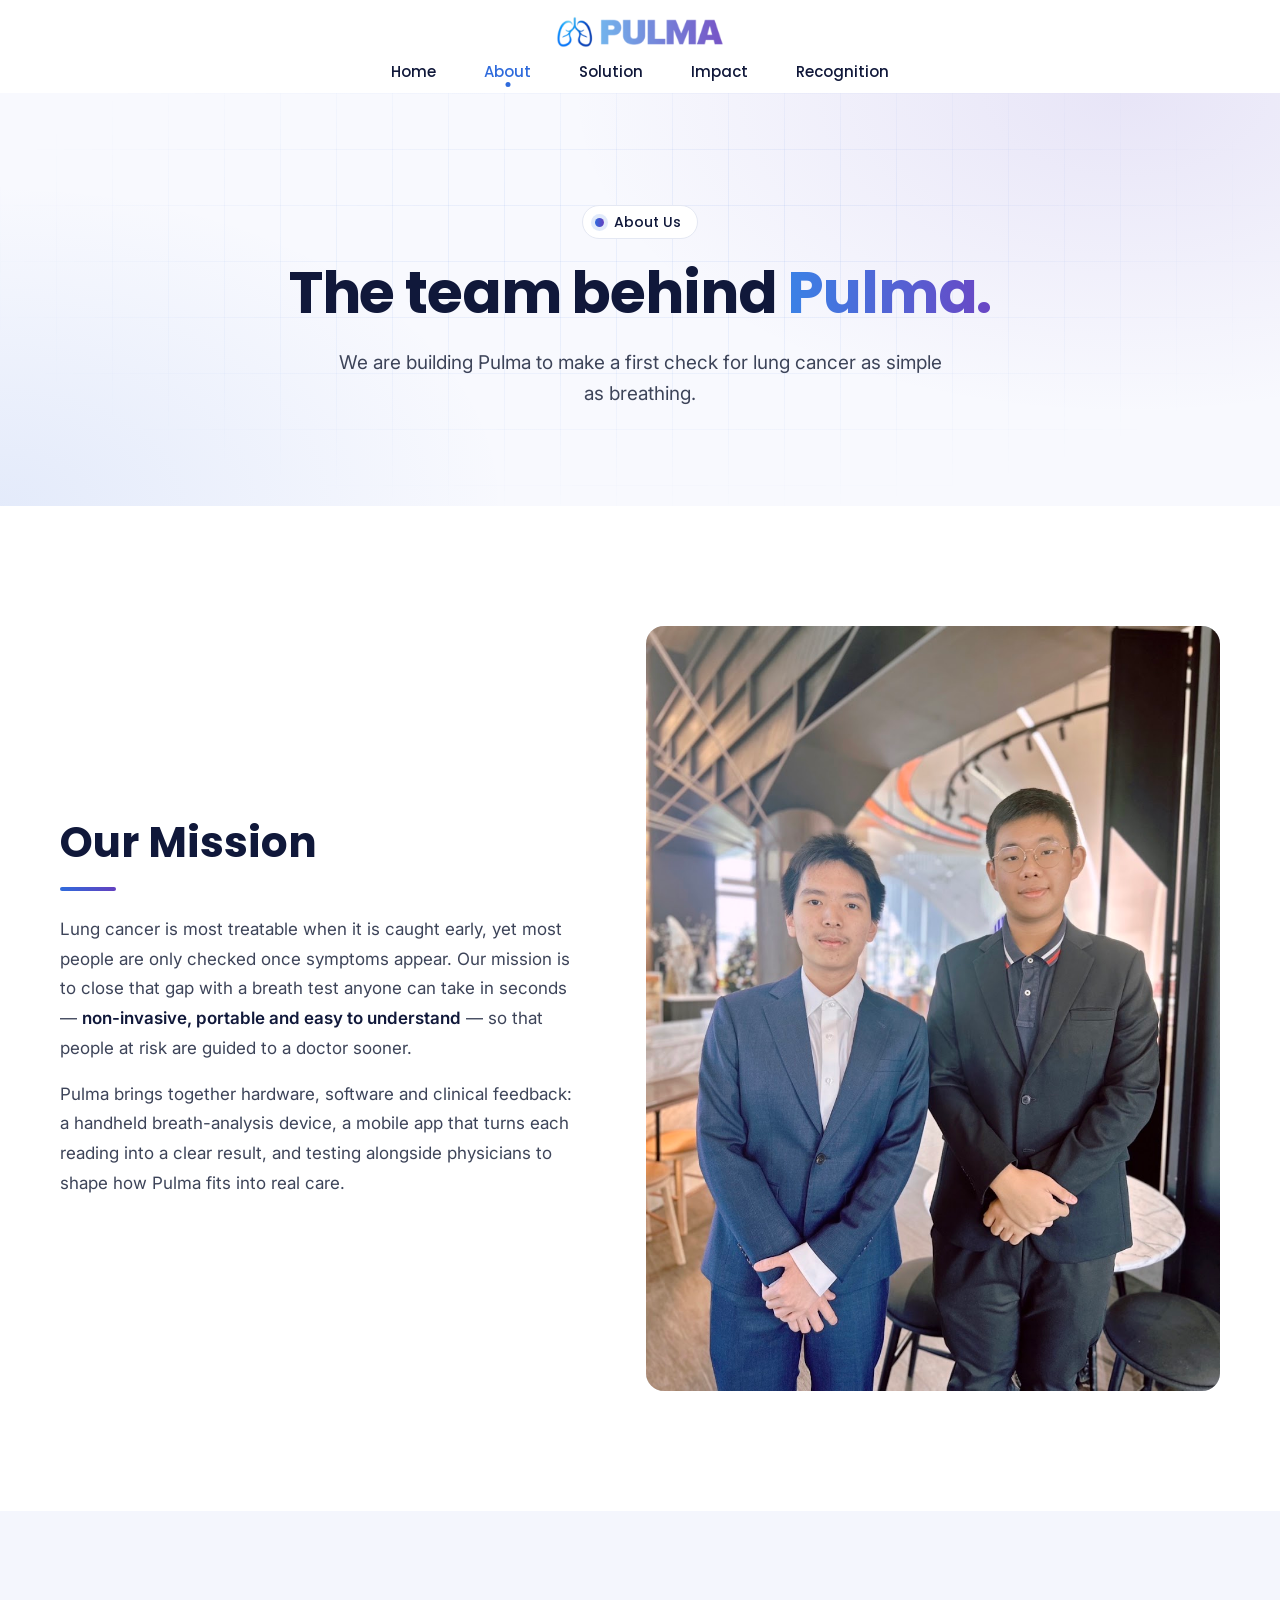
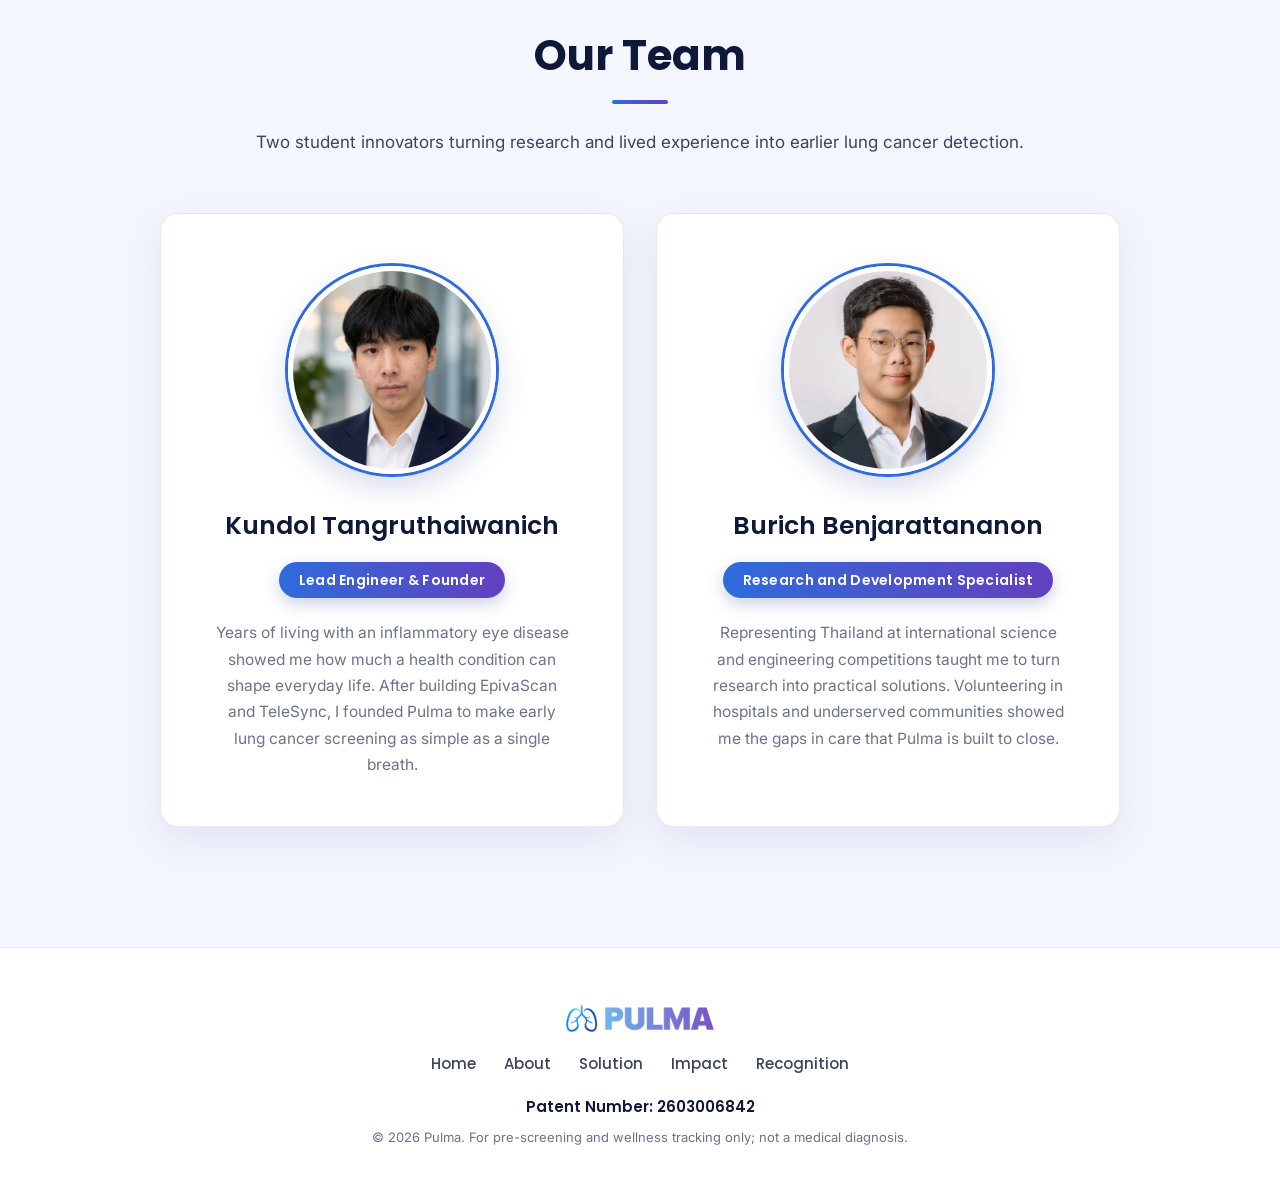
==== about.html @ 9daf2d28 "Update About page with team photo, founder profiles and bios Co-Authored-By: Claude Sonnet 5.5 <nore" ====
<!doctype html>
<html lang="en">
<head>
  <meta charset="utf-8">
  <meta name="viewport" content="width=device-width, initial-scale=1">
  <title>About – Pulma</title>
  <meta name="description" content="The mission and team behind Pulma, a breath-based lung cancer pre-screening device.">
  <link rel="icon" type="image/png" href="images/favicon.png">
  <link rel="preconnect" href="https://fonts.googleapis.com">
  <link rel="preconnect" href="https://fonts.gstatic.com" crossorigin>
  <link href="https://fonts.googleapis.com/css2?family=Inter:wght@400;500;600&family=Poppins:wght@500;600;700&display=swap" rel="stylesheet">
  <link rel="stylesheet" href="styles.css">
  <script>document.documentElement.classList.add('js');</script>
</head>
<body>

  <svg width="0" height="0" style="position:absolute" aria-hidden="true">
    <symbol id="i-user" viewBox="0 0 24 24"><circle cx="12" cy="8" r="4"/><path d="M20 21a8 8 0 0 0-16 0"/></symbol>
  </svg>

  <header class="site-header">
    <a class="brand" href="index.html" aria-label="Pulma home">
      <img src="images/pulma-logo.png" alt="PULMA" width="900" height="172">
    </a>
    <nav class="nav" aria-label="Main">
      <a href="index.html">Home</a>
      <a href="about.html" aria-current="page">About</a>
      <a href="solution.html">Solution</a>
      <a href="impact.html">Impact</a>
      <a href="recognition.html">Recognition</a>
    </nav>
  </header>

  <main>

    <section class="page-hero grid-bg">
      <p class="kicker">About Us</p>
      <h1>The team behind <span class="grad-text">Pulma.</span></h1>
      <p>We are building Pulma to make a first check for lung cancer as simple as breathing.</p>
    </section>

    <section class="section">
      <div class="split">
        <div class="split-copy reveal">
          <h2>Our Mission</h2>
          <p>
            Lung cancer is most treatable when it is caught early, yet most people are only checked once symptoms
            appear. Our mission is to close that gap with a breath test anyone can take in seconds &mdash;
            <strong>non-invasive, portable and easy to understand</strong> &mdash; so that people at risk are
            guided to a doctor sooner.
          </p>
          <p>
            Pulma brings together hardware, software and clinical feedback: a handheld breath-analysis device, a
            mobile app that turns each reading into a clear result, and testing alongside physicians to shape how
            Pulma fits into real care.
          </p>
        </div>
        <figure class="photo reveal" style="aspect-ratio: 3 / 4">
          <img src="images/team-photo.jpg" alt="Kundol Tangruthaiwanich and Burich Benjarattananon, the team behind Pulma" width="978" height="1304" style="object-position: 50% 30%">
        </figure>
      </div>
    </section>

    <section class="section section--tint">
      <div class="section-head reveal">
        <h2>Our Team</h2>
        <p>Two student innovators turning research and lived experience into earlier lung cancer detection.</p>
      </div>
      <div class="cards cards--2 reveal">
        <div class="member">
          <img src="images/team-kundol.jpg" alt="Kundol Tangruthaiwanich" width="400" height="400">
          <h3>Kundol Tangruthaiwanich</h3>
          <p class="role">Lead Engineer &amp; Founder</p>
          <p class="bio">
            Years of living with an inflammatory eye disease showed me how much a health condition can shape everyday
            life. After building EpivaScan and TeleSync, I founded Pulma to make early lung cancer screening as simple
            as a single breath.
          </p>
        </div>
        <div class="member">
          <img src="images/team-burich.webp" alt="Burich Benjarattananon" width="400" height="400">
          <h3>Burich Benjarattananon</h3>
          <p class="role">Research and Development Specialist</p>
          <p class="bio">
            Representing Thailand at international science and engineering competitions taught me to turn research into
            practical solutions. Volunteering in hospitals and underserved communities showed me the gaps in care that
            Pulma is built to close.
          </p>
        </div>
      </div>
    </section>

  </main>

  <footer class="site-footer">
    <img src="images/pulma-logo.png" alt="PULMA" width="900" height="172" loading="lazy">
    <nav class="footer-nav" aria-label="Footer">
      <a href="index.html">Home</a>
      <a href="about.html">About</a>
      <a href="solution.html">Solution</a>
      <a href="impact.html">Impact</a>
      <a href="recognition.html">Recognition</a>
    </nav>
    <p>Patent Number: 2603006842</p>
    <p class="fineprint">&copy; 2026 Pulma. For pre-screening and wellness tracking only; not a medical diagnosis.</p>
  </footer>

  <script src="script.js"></script>
</body>
</html>
---- styles.css ----
:root {
  --ink: #10183a;
  --text: #3d4459;
  --muted: #6c7389;
  --blue: #2f6bdc;
  --violet: #6340bf;
  --grad: linear-gradient(90deg, var(--blue), var(--violet));
  --grad-text: linear-gradient(90deg, #3a82e6, #6a46c4);
  --tint: #f4f6fd;
  --line: #e4e8f3;
  --render: #c6c6c6;
  --radius: 18px;
  --shadow: 0 18px 44px rgba(16, 24, 58, 0.10);
  --header-h: 104px;
  --wrap: 1160px;
}

*,
*::before,
*::after { box-sizing: border-box; }

html {
  scroll-behavior: smooth;
  scroll-padding-top: var(--header-h);
  -webkit-text-size-adjust: 100%;
}

body {
  margin: 0;
  background: #fff;
  color: var(--text);
  font: 400 17px/1.75 "Inter", system-ui, -apple-system, "Segoe UI", sans-serif;
  -webkit-font-smoothing: antialiased;
}

img { display: block; max-width: 100%; height: auto; }

h1, h2, h3 { margin: 0; color: var(--ink); font-family: "Poppins", sans-serif; }

a { color: inherit; }

svg.icon {
  width: 22px;
  height: 22px;
  flex: none;
  fill: none;
  stroke: currentColor;
  stroke-width: 2;
  stroke-linecap: round;
  stroke-linejoin: round;
}

:focus-visible { outline: 3px solid var(--blue); outline-offset: 3px; border-radius: 6px; }

.grad-text {
  background: var(--grad-text);
  -webkit-background-clip: text;
  background-clip: text;
  color: transparent;
}

/* Header ---------------------------------------------------------------- */

.site-header {
  position: sticky;
  top: 0;
  z-index: 10;
  display: flex;
  flex-direction: column;
  align-items: center;
  gap: 10px;
  padding: 16px 16px 0;
  background: rgba(255, 255, 255, 0.92);
  backdrop-filter: saturate(160%) blur(12px);
  -webkit-backdrop-filter: saturate(160%) blur(12px);
  transition: box-shadow 0.25s ease;
}

.site-header.is-scrolled { box-shadow: 0 6px 24px rgba(16, 24, 58, 0.08); }

.brand img { width: 168px; }

.nav {
  display: flex;
  gap: clamp(18px, 4.5vw, 48px);
  max-width: 100%;
  overflow-x: auto;
  scrollbar-width: none;
}

.nav::-webkit-scrollbar { display: none; }

.nav a {
  position: relative;
  flex: none;
  padding: 6px 0 14px;
  font: 500 15px/1 "Poppins", sans-serif;
  color: var(--ink);
  text-decoration: none;
  transition: color 0.2s ease;
}

.nav a::after {
  content: "";
  position: absolute;
  left: 50%;
  bottom: 6px;
  width: 5px;
  height: 5px;
  border-radius: 50%;
  background: var(--blue);
  transform: translateX(-50%) scale(0);
  transition: transform 0.2s ease;
}

.nav a:hover,
.nav a[aria-current="page"] { color: var(--blue); }

.nav a[aria-current="page"]::after { transform: translateX(-50%) scale(1); }

/* Shared bits ------------------------------------------------------------ */

.kicker {
  display: inline-flex;
  align-items: center;
  gap: 10px;
  margin: 0 0 22px;
  padding: 7px 16px 7px 12px;
  border: 1px solid var(--line);
  border-radius: 999px;
  background: #fff;
  font: 500 14px/1.3 "Poppins", sans-serif;
  color: var(--ink);
}

.kicker::before {
  content: "";
  width: 9px;
  height: 9px;
  border-radius: 50%;
  background: var(--grad);
  box-shadow: 0 0 0 4px rgba(47, 107, 220, 0.14);
}

.btn {
  display: inline-flex;
  align-items: center;
  gap: 10px;
  padding: 14px 26px;
  border-radius: 999px;
  font: 600 15px/1.2 "Poppins", sans-serif;
  text-decoration: none;
  transition: transform 0.2s ease, box-shadow 0.2s ease;
}

.btn:hover { transform: translateY(-2px); }

.btn--primary { background: var(--grad); color: #fff; box-shadow: 0 10px 26px rgba(76, 70, 205, 0.30); }

.btn--ghost { background: #fff; color: var(--ink); border: 1px solid var(--line); }

.btn .icon { width: 18px; height: 18px; }

.learn-more {
  display: inline-flex;
  align-items: center;
  gap: 8px;
  margin-top: 22px;
  font: 600 17px/1.2 "Poppins", sans-serif;
  color: var(--blue);
  text-decoration: none;
  transition: gap 0.2s ease;
}

.learn-more:hover { gap: 14px; }

/* Faint blueprint grid used behind hero areas */
.grid-bg {
  position: relative;
  overflow: hidden;
  background:
    radial-gradient(900px 520px at 88% 0%, rgba(99, 64, 191, 0.11), transparent 62%),
    radial-gradient(820px 520px at 0% 100%, rgba(47, 107, 220, 0.10), transparent 62%),
    #f8f9fe;
}

.grid-bg::before {
  content: "";
  position: absolute;
  inset: 0;
  background-image:
    linear-gradient(rgba(47, 107, 220, 0.07) 1px, transparent 1px),
    linear-gradient(90deg, rgba(47, 107, 220, 0.07) 1px, transparent 1px);
  background-size: 56px 56px;
  -webkit-mask-image: radial-gradient(ellipse at 50% 40%, #000 25%, transparent 75%);
  mask-image: radial-gradient(ellipse at 50% 40%, #000 25%, transparent 75%);
  pointer-events: none;
}

/* Home hero -------------------------------------------------------------- */

.hero-inner {
  position: relative;
  display: grid;
  grid-template-columns: 1.05fr 1fr;
  gap: clamp(32px, 5vw, 72px);
  align-items: center;
  max-width: var(--wrap);
  margin: 0 auto;
  padding: clamp(48px, 7vw, 96px) 16px clamp(64px, 8vw, 112px);
}

.hero h1 {
  font-size: clamp(40px, 5.4vw, 66px);
  font-weight: 700;
  line-height: 1.06;
  letter-spacing: -0.02em;
}

.hero .lede {
  max-width: 540px;
  margin: 24px 0 0;
  font-size: clamp(17px, 1.8vw, 19px);
  line-height: 1.65;
  text-wrap: pretty;
}

.hero-actions { display: flex; flex-wrap: wrap; gap: 12px; margin-top: 32px; }

.patent-badge {
  display: inline-flex;
  align-items: center;
  gap: 14px;
  margin-top: 32px;
  padding: 12px 22px 12px 12px;
  border: 1px solid var(--line);
  border-radius: 16px;
  background: #fff;
  box-shadow: 0 8px 24px rgba(16, 24, 58, 0.06);
}

.patent-badge .badge-icon {
  display: grid;
  place-items: center;
  width: 44px;
  height: 44px;
  border-radius: 12px;
  background: var(--grad);
  color: #fff;
}

.patent-badge span {
  display: block;
  font: 600 12px/1.3 "Inter", sans-serif;
  letter-spacing: 0.08em;
  text-transform: uppercase;
  color: var(--muted);
}

.patent-badge strong {
  display: block;
  font: 700 21px/1.25 "Poppins", sans-serif;
  letter-spacing: 0.02em;
  color: var(--ink);
}

.hero-visual { position: relative; padding-bottom: 28px; }

.hero-card {
  width: 74%;
  margin: 0 0 0 auto;
  overflow: hidden;
  border-radius: 28px;
  background: var(--render);
  box-shadow: 0 30px 60px rgba(16, 24, 58, 0.16);
}

.hero-phone {
  position: absolute;
  left: 0;
  bottom: 0;
  width: 35%;
  filter: drop-shadow(0 24px 34px rgba(16, 24, 58, 0.24));
}

.hero-chip {
  position: absolute;
  display: flex;
  align-items: center;
  gap: 10px;
  padding: 9px 16px 9px 9px;
  border-radius: 14px;
  background: #fff;
  box-shadow: 0 12px 30px rgba(16, 24, 58, 0.14);
  font: 500 14px/1.3 "Inter", sans-serif;
  color: var(--text);
  white-space: nowrap;
  animation: float 6s ease-in-out infinite;
}

.hero-chip strong { color: var(--ink); font-weight: 600; }

.hero-chip .chip-icon {
  display: grid;
  place-items: center;
  width: 34px;
  height: 34px;
  border-radius: 10px;
  background: var(--tint);
  color: var(--blue);
}

.hero-chip .icon { width: 18px; height: 18px; }

.hero-chip--scan { top: 9%; left: 4%; }

.hero-chip--bt { right: -1%; bottom: 20%; animation-delay: -3s; }

@keyframes float {
  0%, 100% { transform: translateY(0); }
  50% { transform: translateY(-8px); }
}

/* Quick facts strip under the hero */
.facts {
  display: grid;
  grid-template-columns: repeat(4, 1fr);
  max-width: var(--wrap);
  margin: 0 auto;
  padding: 0 16px;
}

.facts-band { border-bottom: 1px solid var(--line); }

.fact { padding: 30px 24px; border-left: 1px solid var(--line); }

.fact:first-child { border-left: 0; }

.fact strong {
  display: block;
  font: 700 clamp(22px, 2.4vw, 28px)/1.2 "Poppins", sans-serif;
}

.fact span { display: block; margin-top: 4px; font-size: 15px; line-height: 1.5; color: var(--muted); }

/* Sub-page hero ---------------------------------------------------------- */

.page-hero {
  padding: clamp(64px, 9vw, 112px) 16px clamp(56px, 8vw, 96px);
  text-align: center;
}

.page-hero > * { position: relative; }

.page-hero h1 {
  max-width: 820px;
  margin: 0 auto;
  font-size: clamp(36px, 5vw, 58px);
  font-weight: 700;
  line-height: 1.1;
  letter-spacing: -0.02em;
}

.page-hero p:not(.kicker) {
  max-width: 680px;
  margin: 22px auto 0;
  font-size: clamp(17px, 1.9vw, 19px);
  line-height: 1.65;
  text-wrap: pretty;
}

/* Sections --------------------------------------------------------------- */

.section { padding: clamp(72px, 10vw, 120px) 16px; }

.section--tint { background: var(--tint); }

.section--tight { padding-top: 0; }

.wrap { max-width: var(--wrap); margin: 0 auto; }

.section-head {
  max-width: 780px;
  margin: 0 auto clamp(36px, 5vw, 56px);
  text-align: center;
}

.section-head h2,
.split-copy h2 { font-size: clamp(30px, 4.2vw, 42px); font-weight: 700; line-height: 1.2; }

.section-head h2::after,
.split-copy h2::after {
  content: "";
  display: block;
  width: 56px;
  height: 4px;
  margin: 18px auto 24px;
  border-radius: 4px;
  background: var(--grad);
}

.split-copy h2::after { margin-left: 0; }

.section-head p,
.split-copy p { margin: 0; text-wrap: pretty; }

.section-head p + p,
.split-copy p + p { margin-top: 16px; }

.section-head strong,
.split-copy strong { color: var(--ink); font-weight: 600; }

.split {
  display: grid;
  grid-template-columns: 1fr 1.1fr;
  gap: clamp(32px, 5vw, 72px);
  align-items: center;
  max-width: var(--wrap);
  margin: 0 auto;
}

/* Photos ----------------------------------------------------------------- */

.photo {
  position: relative;
  margin: 0;
  overflow: hidden;
  border-radius: var(--radius);
  background: var(--line);
}

.photo img { width: 100%; height: 100%; object-fit: cover; }

.photo--render { background: var(--render); }

.photo-pair {
  display: grid;
  grid-template-columns: 1fr 1fr;
  gap: 20px;
  max-width: var(--wrap);
  margin: 0 auto;
}

.photo-pair .photo { aspect-ratio: 4 / 3; }

/* Two app screens side by side inside a photo card */
.photo--app {
  display: flex;
  align-items: center;
  justify-content: center;
  gap: 6%;
  background: linear-gradient(135deg, #e9f0fd, #efe9fb);
}

.photo--app img { width: 30%; height: auto; filter: drop-shadow(0 16px 24px rgba(16, 24, 58, 0.18)); }

.photo--app img:last-child { transform: translateY(8%); }

.thumbs {
  display: grid;
  grid-template-columns: repeat(4, 1fr);
  gap: 16px;
  max-width: var(--wrap);
  margin: clamp(28px, 4vw, 44px) auto 0;
}

.thumbs .photo { aspect-ratio: 4 / 3; border-radius: 14px; }

/* Patent card ------------------------------------------------------------ */

.patent-card {
  display: flex;
  flex-direction: column;
  justify-content: center;
  gap: 6px;
  padding: clamp(28px, 4vw, 48px);
  border-radius: var(--radius);
  background:
    radial-gradient(400px 260px at 100% 0%, rgba(255, 255, 255, 0.18), transparent 60%),
    var(--grad);
  color: #fff;
}

.patent-card .badge-icon {
  display: grid;
  place-items: center;
  width: 56px;
  height: 56px;
  margin-bottom: 14px;
  border-radius: 16px;
  background: rgba(255, 255, 255, 0.18);
}

.patent-card .badge-icon .icon { width: 28px; height: 28px; }

.patent-card span {
  font: 600 13px/1.3 "Inter", sans-serif;
  letter-spacing: 0.1em;
  text-transform: uppercase;
  opacity: 0.85;
}

.patent-card strong {
  font: 700 clamp(32px, 4.4vw, 50px)/1.15 "Poppins", sans-serif;
  letter-spacing: 0.02em;
}

.patent-card p { margin: 10px 0 0; font-size: 16px; line-height: 1.6; opacity: 0.92; }

/* Feature list (Solution) ------------------------------------------------ */

.features { display: grid; gap: 18px; margin: 28px 0 0; padding: 0; list-style: none; }

.features li { display: flex; gap: 14px; line-height: 1.6; }

.features .feature-icon {
  display: grid;
  place-items: center;
  width: 42px;
  height: 42px;
  border-radius: 12px;
  background: var(--tint);
  color: var(--blue);
  flex: none;
}

.features strong { display: block; color: var(--ink); font-weight: 600; }

.features span { font-size: 15.5px; }

/* Cards: steps, stats, benefits ------------------------------------------ */

.cards {
  display: grid;
  grid-template-columns: repeat(4, 1fr);
  gap: 20px;
  max-width: var(--wrap);
  margin: 0 auto;
}

.cards--2 { grid-template-columns: repeat(2, 1fr); gap: 32px; max-width: 960px; }

.cards--3 { grid-template-columns: repeat(3, 1fr); }

.card {
  padding: 28px 26px 30px;
  border: 1px solid var(--line);
  border-radius: var(--radius);
  background: #fff;
}

.card h3 { margin: 18px 0 8px; font-size: 19px; font-weight: 600; line-height: 1.3; }

.card p { margin: 0; font-size: 15.5px; line-height: 1.65; }

.card-icon {
  display: grid;
  place-items: center;
  width: 48px;
  height: 48px;
  border-radius: 14px;
  background: var(--tint);
  color: var(--blue);
}

.section--tint .card-icon { background: #e9eefb; }

.step-num {
  display: grid;
  place-items: center;
  width: 48px;
  height: 48px;
  border-radius: 50%;
  background: var(--grad);
  font: 600 18px/1 "Poppins", sans-serif;
  color: #fff;
}

.stat { text-align: center; }

.stat strong {
  display: block;
  font: 700 clamp(38px, 4.6vw, 52px)/1.1 "Poppins", sans-serif;
  letter-spacing: -0.01em;
}

.stat p { margin-top: 12px; }

.sources {
  max-width: 780px;
  margin: 24px auto 0;
  font-size: 13.5px;
  line-height: 1.6;
  text-align: center;
  color: var(--muted);
}

.sources a { color: var(--muted); }

/* App screens with captions */
.screens {
  display: grid;
  grid-template-columns: repeat(4, 1fr);
  gap: clamp(16px, 3vw, 40px);
  max-width: 1080px;
  margin: 0 auto;
}

.screens figure { margin: 0; text-align: center; }

.screens img { filter: drop-shadow(0 22px 36px rgba(16, 24, 58, 0.18)); }

.screens figcaption { margin-top: 18px; font-size: 15px; line-height: 1.55; }

.screens figcaption strong { display: block; margin-bottom: 4px; font: 600 17px/1.3 "Poppins", sans-serif; color: var(--ink); }

.note {
  display: flex;
  gap: 14px;
  max-width: 780px;
  margin: clamp(40px, 5vw, 56px) auto 0;
  padding: 18px 22px;
  border: 1px solid var(--line);
  border-left: 4px solid var(--blue);
  border-radius: 12px;
  background: #fff;
  font-size: 15.5px;
  line-height: 1.6;
}

.note .icon { margin-top: 2px; color: var(--blue); }

/* Placeholders for content still to come (About, Recognition) */
.placeholder {
  display: flex;
  flex-direction: column;
  align-items: center;
  justify-content: center;
  padding: 36px 24px;
  border: 2px dashed #cfd6ea;
  border-radius: var(--radius);
  background: #fbfcff;
  text-align: center;
  color: var(--muted);
}

.placeholder h3 { margin: 16px 0 4px; font-size: 18px; font-weight: 600; color: var(--ink); }

.placeholder p { margin: 0; font-size: 15px; line-height: 1.6; }

.placeholder .avatar {
  display: grid;
  place-items: center;
  width: 112px;
  height: 112px;
  border-radius: 50%;
  background: var(--tint);
  color: #9aa6c8;
}

.placeholder .avatar .icon { width: 44px; height: 44px; stroke-width: 1.5; }

.placeholder .card-icon { color: #9aa6c8; }

.year { font: 600 13px/1 "Poppins", sans-serif; letter-spacing: 0.08em; color: var(--blue); }

/* Team member card (replaces an About placeholder) */
.member {
  display: flex;
  flex-direction: column;
  align-items: center;
  padding: 52px 40px 48px;
  border: 1px solid var(--line);
  border-radius: var(--radius);
  background: #fff;
  text-align: center;
  box-shadow: 0 14px 40px rgba(60, 80, 160, 0.10);
  transition: transform 0.25s ease, box-shadow 0.25s ease;
}

.member:hover { transform: translateY(-4px); box-shadow: 0 20px 48px rgba(60, 80, 160, 0.16); }

.member img {
  width: 208px;
  height: 208px;
  border-radius: 50%;
  object-fit: cover;
  object-position: 50% 25%;
  border: 5px solid #fff;
  box-shadow: 0 0 0 3px var(--blue), 0 12px 30px rgba(60, 80, 160, 0.22);
}

.member h3 { margin: 30px 0 14px; font-size: 25px; font-weight: 600; color: var(--ink); }

.member .role {
  margin: 0;
  padding: 9px 20px;
  border-radius: 999px;
  background: var(--grad);
  font: 600 14px/1.3 "Poppins", sans-serif;
  letter-spacing: 0.02em;
  color: #fff;
  box-shadow: 0 6px 16px rgba(60, 80, 160, 0.25);
}

.member .bio {
  max-width: 36ch;
  margin: 22px 0 0;
  font-size: 15.5px;
  line-height: 1.7;
  color: var(--muted);
}

/* Deployment gallery ----------------------------------------------------- */

.gallery {
  display: grid;
  grid-template-columns: repeat(3, 1fr);
  gap: 16px;
  max-width: var(--wrap);
  margin: 0 auto;
}

.gallery--4 { grid-template-columns: repeat(4, 1fr); }

.gallery .photo {
  aspect-ratio: 3 / 4;
  padding: 0;
  border: 0;
  cursor: zoom-in;
}

.gallery .photo img { transition: transform 0.6s ease; }

.gallery .photo:hover img { transform: scale(1.04); }

/* Footer ----------------------------------------------------------------- */

.site-footer {
  padding: 56px 16px 44px;
  border-top: 1px solid var(--line);
  text-align: center;
}

.site-footer > img { width: 150px; margin: 0 auto 20px; }

.footer-nav { display: flex; flex-wrap: wrap; justify-content: center; gap: 8px 28px; margin-bottom: 22px; }

.footer-nav a { font: 500 15px/1.4 "Poppins", sans-serif; color: var(--text); text-decoration: none; }

.footer-nav a:hover { color: var(--blue); }

.site-footer p { margin: 0; font: 600 15px/1.5 "Poppins", sans-serif; color: var(--ink); }

.site-footer .fineprint { margin-top: 8px; font: 400 13px/1.6 "Inter", sans-serif; color: var(--muted); }

/* Lightbox --------------------------------------------------------------- */

.lightbox {
  max-width: min(92vw, 860px);
  max-height: 94vh;
  padding: 0;
  border: 0;
  border-radius: var(--radius);
  background: #fff;
  overflow: hidden;
}

.lightbox::backdrop { background: rgba(10, 14, 32, 0.82); }

.lightbox img { max-height: 82vh; width: auto; margin: 0 auto; }

.lightbox-caption { margin: 0; padding: 14px 20px 16px; font-size: 15px; text-align: center; }

.lightbox-close {
  position: absolute;
  top: 10px;
  right: 10px;
  width: 40px;
  height: 40px;
  border: 0;
  border-radius: 50%;
  background: rgba(255, 255, 255, 0.92);
  color: var(--ink);
  font-size: 26px;
  line-height: 1;
  cursor: pointer;
}

/* Reveal on scroll (only when JS is running) ------------------------------ */

.js .reveal {
  opacity: 0;
  transform: translateY(24px);
  transition: opacity 0.7s ease, transform 0.7s ease;
}

.js .reveal.is-visible { opacity: 1; transform: none; }

@media (prefers-reduced-motion: reduce) {
  html { scroll-behavior: auto; }
  .js .reveal { opacity: 1; transform: none; transition: none; }
  .hero-chip { animation: none; }
  .btn, .gallery .photo img { transition: none; }
}

/* Tablet ----------------------------------------------------------------- */

@media (max-width: 960px) {
  .hero-inner { grid-template-columns: 1fr; text-align: center; }
  .hero .lede { margin-left: auto; margin-right: auto; }
  .hero-actions { justify-content: center; }
  .hero-visual { width: min(100%, 460px); margin: 0 auto; }
  .split { grid-template-columns: 1fr; }
  .split-copy { max-width: 680px; margin: 0 auto; }
  .cards { grid-template-columns: repeat(2, 1fr); }
  .screens { grid-template-columns: repeat(2, 1fr); row-gap: 40px; max-width: 560px; }
  .gallery--4 { grid-template-columns: repeat(3, 1fr); }
  .facts { grid-template-columns: repeat(2, 1fr); }
  .fact:nth-child(3) { border-left: 0; }
  .fact:nth-child(n + 3) { border-top: 1px solid var(--line); }
}

/* Phone ------------------------------------------------------------------ */

@media (max-width: 720px) {
  :root { --header-h: 92px; }
  body { font-size: 16px; }
  .brand img { width: 140px; }
  .nav { gap: 16px; }
  .nav a { font-size: 13.5px; }
  .hero-chip { font-size: 12.5px; padding: 7px 12px 7px 7px; }
  .hero-chip .chip-icon { width: 28px; height: 28px; }
  .hero-chip--bt { right: 0; }
  .patent-badge strong { font-size: 19px; }
  .fact { padding: 22px 14px; }
  .fact strong { font-size: 21px; }
  .hero h1 { font-size: clamp(34px, 9.6vw, 44px); }
  .photo-pair { gap: 14px; }
  .thumbs { grid-template-columns: repeat(2, 1fr); gap: 10px; }
  .cards--2,
  .cards--3 { grid-template-columns: 1fr; gap: 14px; }
  .member { padding: 40px 24px 36px; }
  .member img { width: 168px; height: 168px; }
  .member h3 { font-size: 22px; }
  .screens { gap: 16px; row-gap: 32px; }
  .gallery,
  .gallery--4 { grid-template-columns: repeat(2, 1fr); gap: 10px; }
  .photo { border-radius: 14px; }
}

@media (max-width: 560px) {
  .section-head p,
  .page-hero p:not(.kicker) { text-align: left; }
  .photo-pair,
  .cards { grid-template-columns: 1fr; }
  .cards { gap: 14px; }
}
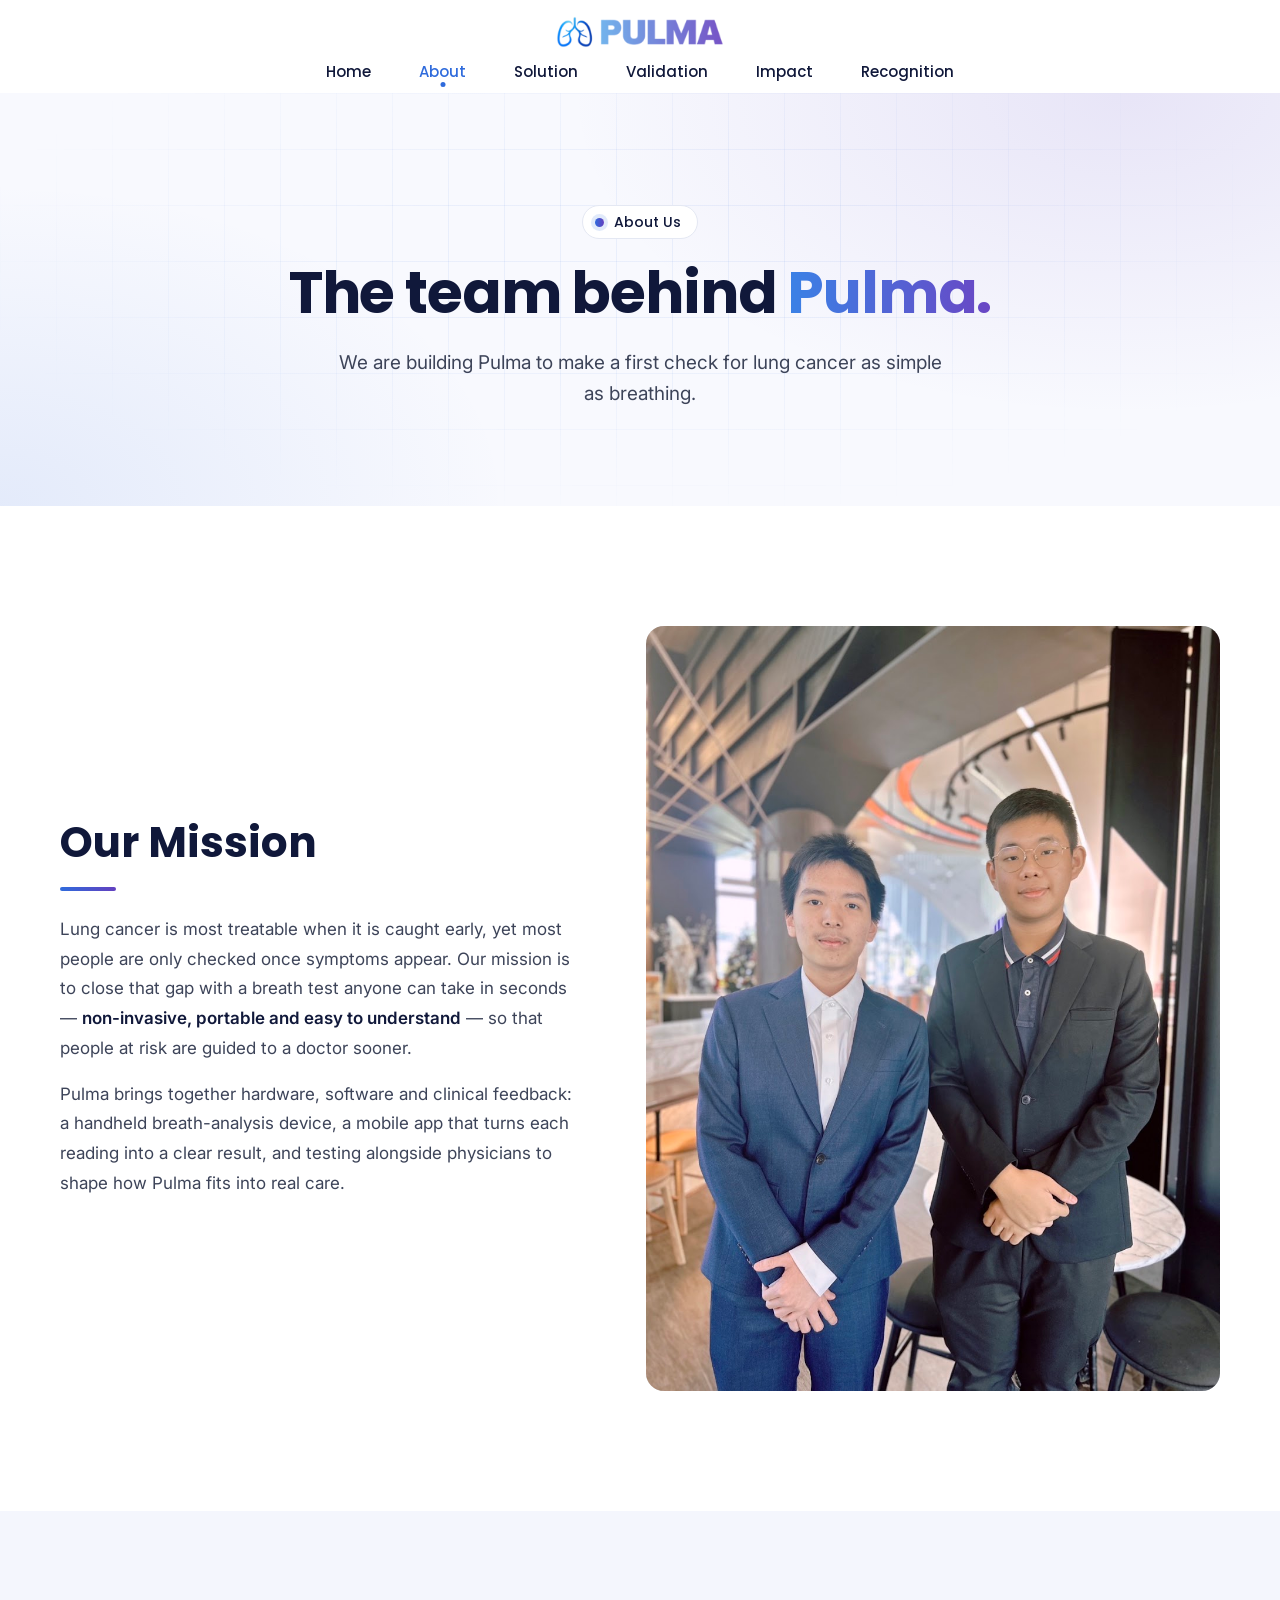
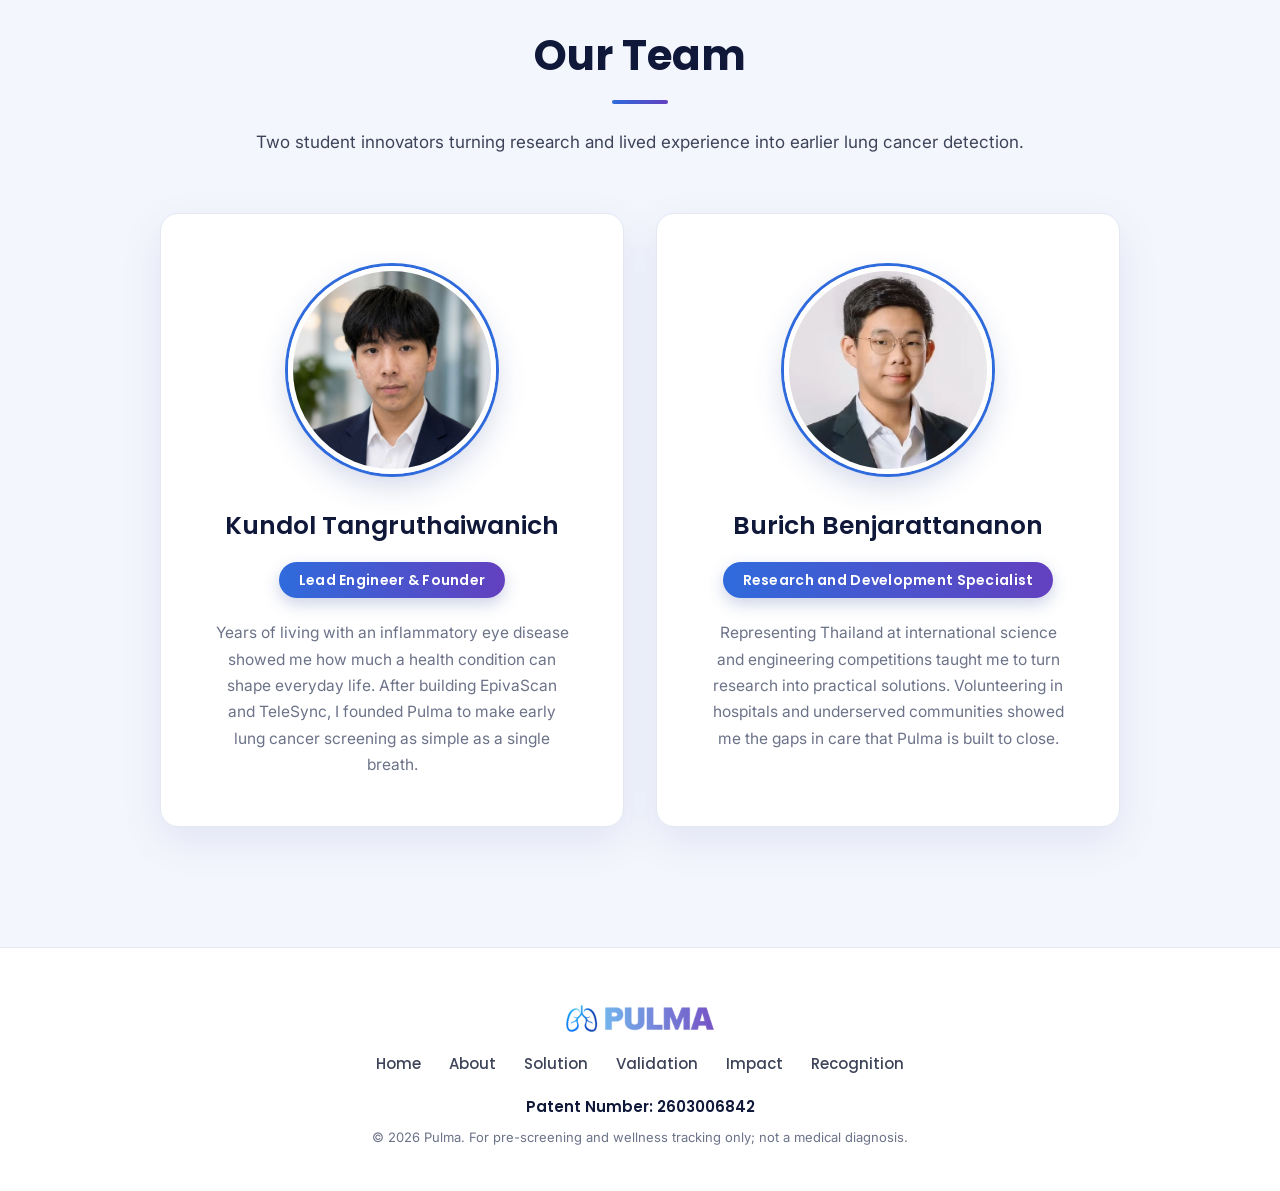
==== commit bc3c24d7: "Photo-based Validation and Impact pages, exploded-view Solution page - Add Validation page with phys" ====
--- a/about.html
+++ b/about.html
@@ -5,7 +5,10 @@
   <meta name="viewport" content="width=device-width, initial-scale=1">
   <title>About – Pulma</title>
   <meta name="description" content="The mission and team behind Pulma, a breath-based lung cancer pre-screening device.">
-  <link rel="icon" type="image/png" href="images/favicon.png">
+  <link rel="icon" href="/favicon.ico" sizes="48x48">
+  <link rel="icon" type="image/png" sizes="192x192" href="/images/favicon-192.png">
+  <link rel="icon" type="image/png" sizes="48x48" href="/images/favicon-48.png">
+  <link rel="apple-touch-icon" href="/images/apple-touch-icon.png">
   <link rel="preconnect" href="https://fonts.googleapis.com">
   <link rel="preconnect" href="https://fonts.gstatic.com" crossorigin>
   <link href="https://fonts.googleapis.com/css2?family=Inter:wght@400;500;600&family=Poppins:wght@500;600;700&display=swap" rel="stylesheet">
@@ -26,6 +29,7 @@
       <a href="index.html">Home</a>
       <a href="about.html" aria-current="page">About</a>
       <a href="solution.html">Solution</a>
+      <a href="validation.html">Validation</a>
       <a href="impact.html">Impact</a>
       <a href="recognition.html">Recognition</a>
     </nav>
@@ -98,6 +102,7 @@
       <a href="index.html">Home</a>
       <a href="about.html">About</a>
       <a href="solution.html">Solution</a>
+      <a href="validation.html">Validation</a>
       <a href="impact.html">Impact</a>
       <a href="recognition.html">Recognition</a>
     </nav>
--- a/styles.css
+++ b/styles.css
@@ -466,6 +466,10 @@
 
 .thumbs .photo { aspect-ratio: 4 / 3; border-radius: 14px; }
 
+.thumbs--3 { grid-template-columns: repeat(3, 1fr); margin-top: 0; }
+
+.thumbs--3 .photo { background: #fff; }
+
 /* Patent card ------------------------------------------------------------ */
 
 .patent-card {
@@ -734,6 +738,248 @@
 
 .gallery .photo:hover img { transform: scale(1.04); }
 
+/* Photo story (Validation, Impact) --------------------------------------- */
+
+.photo-hero {
+  position: relative;
+  height: clamp(440px, 74vh, 700px);
+  overflow: hidden;
+  background: var(--ink);
+}
+
+.photo-hero-strip {
+  display: grid;
+  grid-template-columns: repeat(4, 1fr);
+  gap: 4px;
+  height: 100%;
+}
+
+.photo-hero-strip img { width: 100%; height: 100%; object-fit: cover; }
+
+.photo-hero::after {
+  content: "";
+  position: absolute;
+  inset: 0;
+  background: linear-gradient(to top, rgba(10, 14, 32, 0.88), rgba(10, 14, 32, 0.25) 50%, rgba(10, 14, 32, 0.05));
+  pointer-events: none;
+}
+
+.photo-hero-copy {
+  position: absolute;
+  z-index: 1;
+  left: 0;
+  right: 0;
+  bottom: 0;
+  max-width: var(--wrap);
+  margin: 0 auto;
+  padding: 0 16px clamp(36px, 6vw, 72px);
+}
+
+.photo-hero h1 {
+  max-width: 16ch;
+  font-size: clamp(38px, 6vw, 72px);
+  font-weight: 700;
+  line-height: 1.05;
+  letter-spacing: -0.02em;
+  color: #fff;
+}
+
+.chapter { padding: clamp(56px, 8vw, 96px) 16px 0; }
+
+.chapter:last-of-type { padding-bottom: clamp(72px, 10vw, 120px); }
+
+.chapter-head {
+  display: flex;
+  align-items: center;
+  gap: 16px;
+  max-width: var(--wrap);
+  margin: 0 auto clamp(20px, 3vw, 28px);
+}
+
+.chapter-head::after { content: ""; flex: 1; height: 1px; background: var(--line); }
+
+.chapter-num { font: 700 clamp(15px, 1.6vw, 17px)/1 "Poppins", sans-serif; letter-spacing: 0.06em; }
+
+.chapter-head h2 { font-size: clamp(24px, 3.2vw, 34px); font-weight: 700; line-height: 1.2; }
+
+/* Mixed-size photo grid: .t tall, .w wide, .b big */
+.mosaic {
+  grid-template-columns: repeat(4, 1fr);
+  grid-auto-rows: clamp(130px, 19vw, 230px);
+  grid-auto-flow: dense;
+  gap: 12px;
+}
+
+.gallery.mosaic .photo { aspect-ratio: auto; }
+
+.mosaic .t { grid-row: span 2; }
+
+.mosaic .w { grid-column: span 2; }
+
+.mosaic .b { grid-column: span 2; grid-row: span 2; }
+
+.next-page { max-width: var(--wrap); margin: clamp(40px, 6vw, 64px) auto 0; text-align: right; }
+
+.photo-hero--short { height: clamp(320px, 50vh, 440px); }
+
+.photo-hero-copy p:not(.kicker) {
+  max-width: 560px;
+  margin: 14px 0 0;
+  font-size: clamp(16px, 1.8vw, 18px);
+  line-height: 1.6;
+  color: rgba(255, 255, 255, 0.88);
+}
+
+/* Storyboard: short copy beside a grid of small photos */
+.steps { display: grid; gap: clamp(28px, 4vw, 44px); max-width: var(--wrap); margin: 0 auto; }
+
+.step {
+  display: grid;
+  grid-template-columns: 250px 1fr;
+  gap: clamp(24px, 4vw, 48px);
+  align-items: start;
+  padding-top: clamp(28px, 4vw, 44px);
+  border-top: 1px solid var(--line);
+}
+
+.step:first-child { padding-top: 0; border-top: 0; }
+
+.step-copy h2 { margin: 10px 0 10px; font-size: clamp(22px, 2.4vw, 27px); font-weight: 700; line-height: 1.25; }
+
+.step-copy p { margin: 0; font-size: 15.5px; line-height: 1.65; text-wrap: pretty; }
+
+.step-copy strong { color: var(--ink); font-weight: 600; }
+
+.step-media { container-type: inline-size; }
+
+/* Six portrait columns; .w spans two, .b is a 3x2 lead photo */
+.gallery.step-photos {
+  grid-template-columns: repeat(6, 1fr);
+  grid-auto-rows: calc((100cqw - 50px) / 6 * 4 / 3);
+  grid-auto-flow: dense;
+  gap: 10px;
+  max-width: none;
+}
+
+.gallery.step-photos .photo { aspect-ratio: auto; border-radius: 12px; }
+
+.step-photos .w { grid-column: span 2; }
+
+.step-photos .b { grid-column: span 3; grid-row: span 2; }
+
+/* Solution: exploded view ------------------------------------------------ */
+
+.page-hero--compact { padding: clamp(48px, 6vw, 72px) 16px clamp(40px, 5vw, 60px); }
+
+.exploded { max-width: 1240px; margin: 0 auto; }
+
+.exploded-svg { display: block; width: 100%; height: auto; overflow: visible; }
+
+/* Layers start stacked together and spread apart when the figure scrolls into view */
+.js .exploded .xl { transform: translate(var(--tx), var(--ty)); transition: transform 1.2s cubic-bezier(0.2, 0.7, 0.2, 1); }
+
+.js .exploded.is-visible .xl { transform: none; }
+
+.js .exploded .xlabel { opacity: 0; transition: opacity 0.5s ease calc(0.9s + var(--d) * 0.08s); }
+
+.js .exploded .xpin { opacity: 0; transition: opacity 0.5s ease 1s; }
+
+.js .exploded.is-visible .xlabel,
+.js .exploded.is-visible .xpin { opacity: 1; }
+
+.parts-legend,
+.exploded .xpin { display: none; }
+
+/* Solution: one breath, device to app ------------------------------------ */
+
+.journey {
+  display: grid;
+  grid-template-columns: minmax(0, 150px) 36px minmax(0, 1fr) 56px minmax(0, 150px) 36px minmax(0, 150px);
+  align-items: start;
+  max-width: var(--wrap);
+  margin: 0 auto;
+}
+
+.j-step { margin: 0; }
+
+.j-visual { display: flex; align-items: center; justify-content: center; height: 400px; }
+
+.j-step--phone img { width: 100%; max-width: 150px; filter: drop-shadow(0 18px 28px rgba(16, 24, 58, 0.18)); }
+
+.airflow {
+  position: relative;
+  overflow: hidden;
+  border: 1px solid var(--line);
+  border-radius: var(--radius);
+  background: #fff;
+}
+
+.airflow img { width: 100%; }
+
+.airflow svg { position: absolute; inset: 0; width: 100%; height: 100%; }
+
+.flow {
+  fill: none;
+  stroke: var(--blue);
+  stroke-width: 6;
+  stroke-linecap: round;
+  stroke-dasharray: 2 16;
+  animation: flow 1.2s linear infinite;
+}
+
+.flow-head { fill: none; stroke: var(--blue); stroke-width: 6; stroke-linecap: round; stroke-linejoin: round; }
+
+.flow-pin circle { fill: var(--violet); stroke: #fff; stroke-width: 4; }
+
+.flow-pin text { font: 600 20px "Poppins", sans-serif; fill: #fff; text-anchor: middle; }
+
+@keyframes flow { to { stroke-dashoffset: -36; } }
+
+.j-link {
+  display: grid;
+  place-items: center;
+  height: 400px;
+  color: #9aa6c8;
+}
+
+.j-link--bt { color: var(--blue); }
+
+.j-link--bt .icon {
+  width: 40px;
+  height: 40px;
+  padding: 9px;
+  border-radius: 50%;
+  background: var(--tint);
+  box-shadow: 0 0 0 6px rgba(47, 107, 220, 0.08);
+}
+
+.j-caps { display: grid; grid-template-columns: 1fr 1fr; gap: 20px; }
+
+.j-cap { margin: 22px 0 0; font-size: 15px; line-height: 1.55; }
+
+.j-cap strong { display: block; margin: 10px 0 4px; font: 600 17px/1.3 "Poppins", sans-serif; color: var(--ink); }
+
+.j-num {
+  display: grid;
+  place-items: center;
+  width: 30px;
+  height: 30px;
+  border-radius: 50%;
+  background: var(--grad);
+  font: 600 14px/1 "Poppins", sans-serif;
+  color: #fff;
+}
+
+/* Solution: CAD to prototype --------------------------------------------- */
+
+.gallery.build { grid-template-columns: repeat(4, 1fr); }
+
+.build figure { margin: 0; }
+
+.gallery.build .photo { width: 100%; aspect-ratio: 4 / 3; background: #fff; }
+
+.build figcaption { margin-top: 10px; font: 500 15px/1.4 "Poppins", sans-serif; color: var(--ink); text-align: center; }
+
 /* Footer ----------------------------------------------------------------- */
 
 .site-footer {
@@ -771,6 +1017,26 @@
 .lightbox img { max-height: 82vh; width: auto; margin: 0 auto; }
 
 .lightbox-caption { margin: 0; padding: 14px 20px 16px; font-size: 15px; text-align: center; }
+
+.lightbox-prev,
+.lightbox-next {
+  position: absolute;
+  top: 50%;
+  width: 44px;
+  height: 44px;
+  margin-top: -40px;
+  border: 0;
+  border-radius: 50%;
+  background: rgba(255, 255, 255, 0.92);
+  color: var(--ink);
+  font-size: 28px;
+  line-height: 1;
+  cursor: pointer;
+}
+
+.lightbox-prev { left: 10px; }
+
+.lightbox-next { right: 10px; }
 
 .lightbox-close {
   position: absolute;
@@ -802,6 +1068,8 @@
   .js .reveal { opacity: 1; transform: none; transition: none; }
   .hero-chip { animation: none; }
   .btn, .gallery .photo img { transition: none; }
+  .flow { animation: none; }
+  .js .exploded .xl, .js .exploded .xlabel { transform: none; opacity: 1; transition: none; }
 }
 
 /* Tablet ----------------------------------------------------------------- */
@@ -816,6 +1084,15 @@
   .cards { grid-template-columns: repeat(2, 1fr); }
   .screens { grid-template-columns: repeat(2, 1fr); row-gap: 40px; max-width: 560px; }
   .gallery--4 { grid-template-columns: repeat(3, 1fr); }
+  .gallery.build { grid-template-columns: repeat(2, 1fr); }
+  .journey { grid-template-columns: 1fr; max-width: 640px; }
+  .j-step--phone { display: grid; grid-template-columns: 110px 1fr; gap: 20px; align-items: center; }
+  .j-step--phone .j-visual { height: auto; }
+  .j-step--phone .j-cap { margin: 0; }
+  .j-visual { height: auto; }
+  .j-link { height: 44px; }
+  .j-link .icon { transform: rotate(90deg); }
+  .j-link--bt .icon { transform: none; }
   .facts { grid-template-columns: repeat(2, 1fr); }
   .fact:nth-child(3) { border-left: 0; }
   .fact:nth-child(n + 3) { border-top: 1px solid var(--line); }
@@ -824,10 +1101,10 @@
 /* Phone ------------------------------------------------------------------ */
 
 @media (max-width: 720px) {
-  :root { --header-h: 92px; }
+  :root { --header-h: 120px; }
   body { font-size: 16px; }
   .brand img { width: 140px; }
-  .nav { gap: 16px; }
+  .nav { flex-wrap: wrap; justify-content: center; gap: 0 16px; }
   .nav a { font-size: 13.5px; }
   .hero-chip { font-size: 12.5px; padding: 7px 12px 7px 7px; }
   .hero-chip .chip-icon { width: 28px; height: 28px; }
@@ -838,6 +1115,7 @@
   .hero h1 { font-size: clamp(34px, 9.6vw, 44px); }
   .photo-pair { gap: 14px; }
   .thumbs { grid-template-columns: repeat(2, 1fr); gap: 10px; }
+  .thumbs--3 { grid-template-columns: repeat(3, 1fr); gap: 8px; }
   .cards--2,
   .cards--3 { grid-template-columns: 1fr; gap: 14px; }
   .member { padding: 40px 24px 36px; }
@@ -846,6 +1124,60 @@
   .screens { gap: 16px; row-gap: 32px; }
   .gallery,
   .gallery--4 { grid-template-columns: repeat(2, 1fr); gap: 10px; }
+  .mosaic { grid-auto-rows: clamp(120px, 34vw, 200px); }
+  .step { grid-template-columns: 1fr; gap: 16px; }
+  /* Phones: each step's photos become a swipeable strip */
+  .gallery.step-photos {
+    display: flex;
+    gap: 8px;
+    margin: 0 -16px;
+    padding: 0 16px 4px;
+    overflow-x: auto;
+    scroll-snap-type: x mandatory;
+    scroll-padding: 0 16px;
+    scrollbar-width: none;
+  }
+  .gallery.step-photos::-webkit-scrollbar { display: none; }
+  .gallery.step-photos .photo { flex: none; height: 220px; aspect-ratio: 3 / 4; scroll-snap-align: start; }
+  .gallery.step-photos .w { aspect-ratio: 4 / 3; }
+  /* Exploded view: zoom in on the device, move the labels into a list below */
+  .exploded { overflow: hidden; }
+  .exploded-svg { width: 230%; margin-left: -62%; }
+  .exploded .xlabel { display: none; }
+  .exploded .xpin { display: inline; }
+  .parts-legend {
+    display: grid;
+    grid-template-columns: 1fr 1fr;
+    gap: 14px 16px;
+    margin: 20px 0 0;
+    padding: 0;
+    list-style: none;
+    counter-reset: part;
+    font-size: 13.5px;
+    line-height: 1.45;
+    color: var(--muted);
+  }
+  .parts-legend li { position: relative; padding-left: 34px; counter-increment: part; }
+  .parts-legend li::before {
+    content: counter(part);
+    position: absolute;
+    left: 0;
+    top: 0;
+    display: grid;
+    place-items: center;
+    width: 24px;
+    height: 24px;
+    border-radius: 50%;
+    background: var(--grad);
+    font: 600 12px/1 "Poppins", sans-serif;
+    color: #fff;
+  }
+  .parts-legend strong { display: block; font: 600 14.5px/1.35 "Poppins", sans-serif; color: var(--ink); }
+  .j-caps { grid-template-columns: 1fr; gap: 0; }
+  .j-caps .j-cap { display: grid; grid-template-columns: 30px 1fr; column-gap: 12px; margin-top: 16px; }
+  .j-caps .j-cap .j-num { grid-row: span 2; }
+  .j-caps .j-cap strong { margin: 2px 0 2px; }
+  .photo-hero-strip { grid-template-columns: repeat(2, 1fr); }
   .photo { border-radius: 14px; }
 }
 
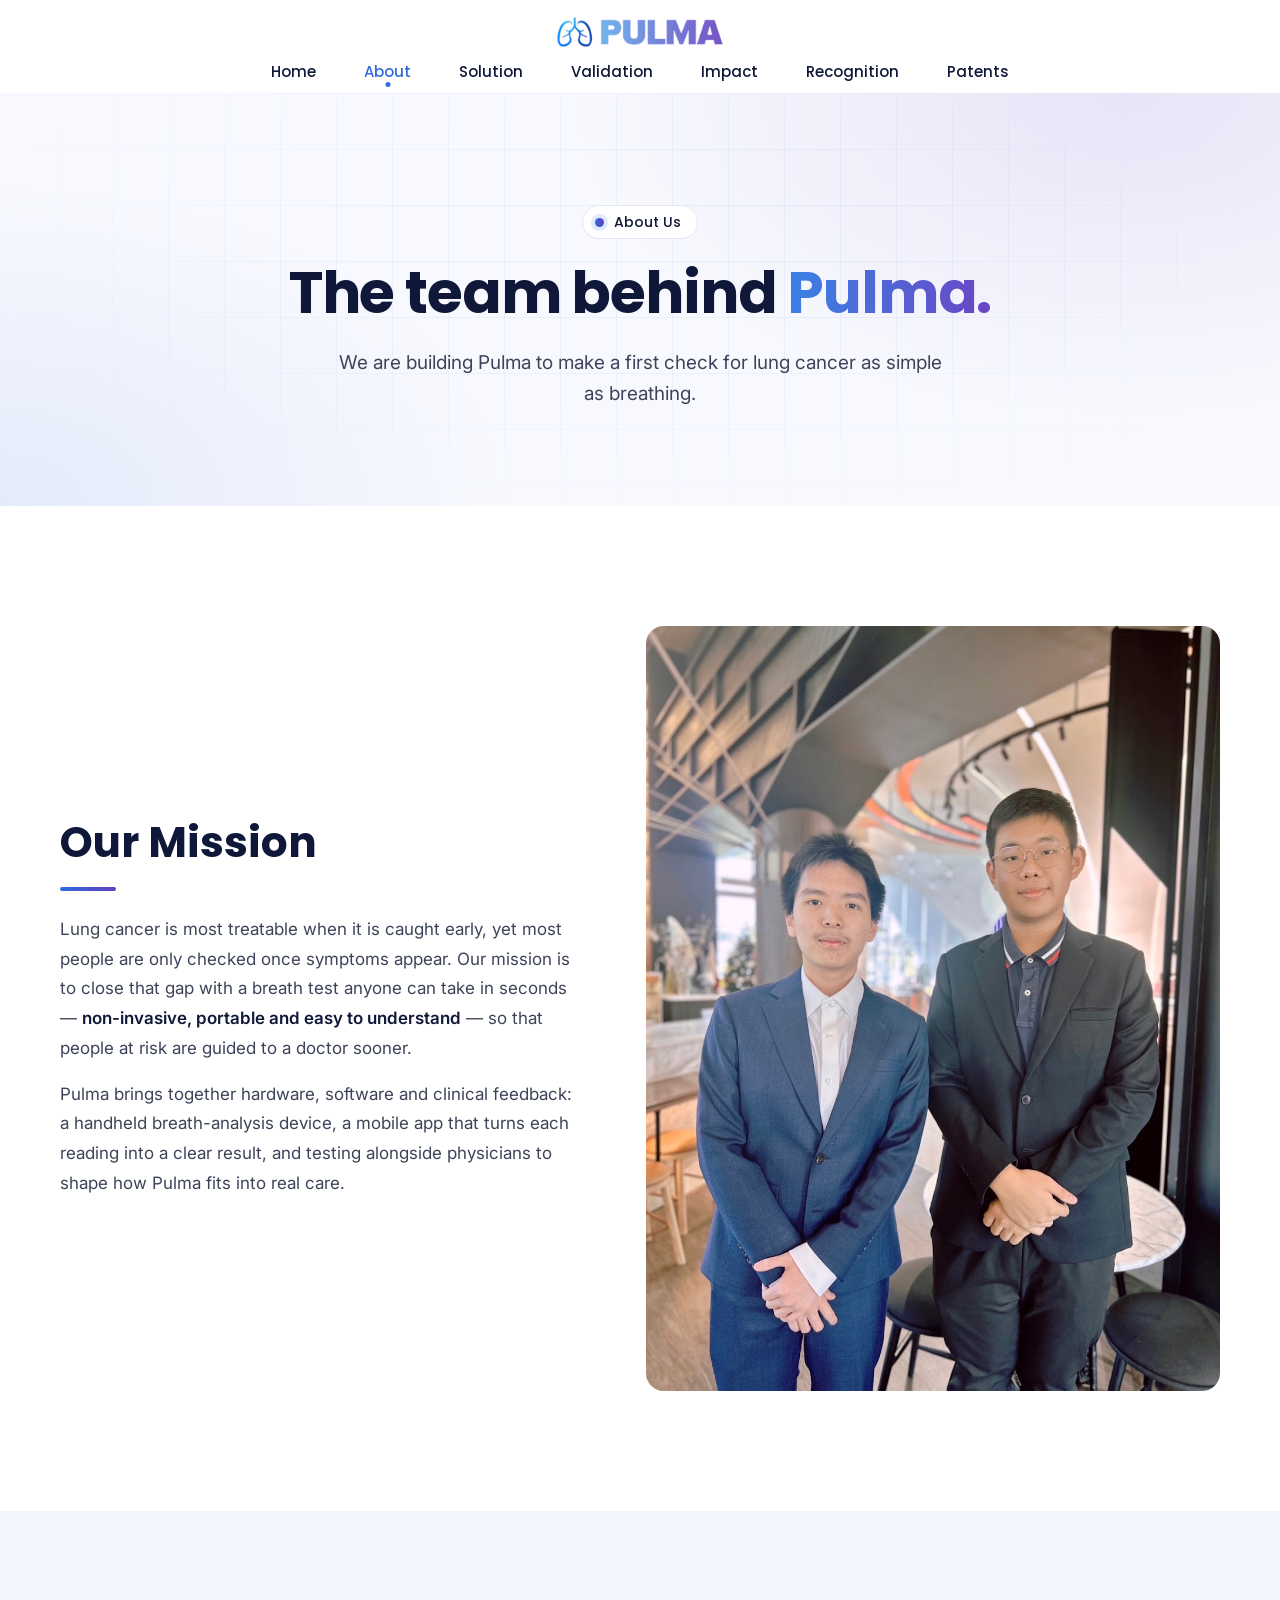
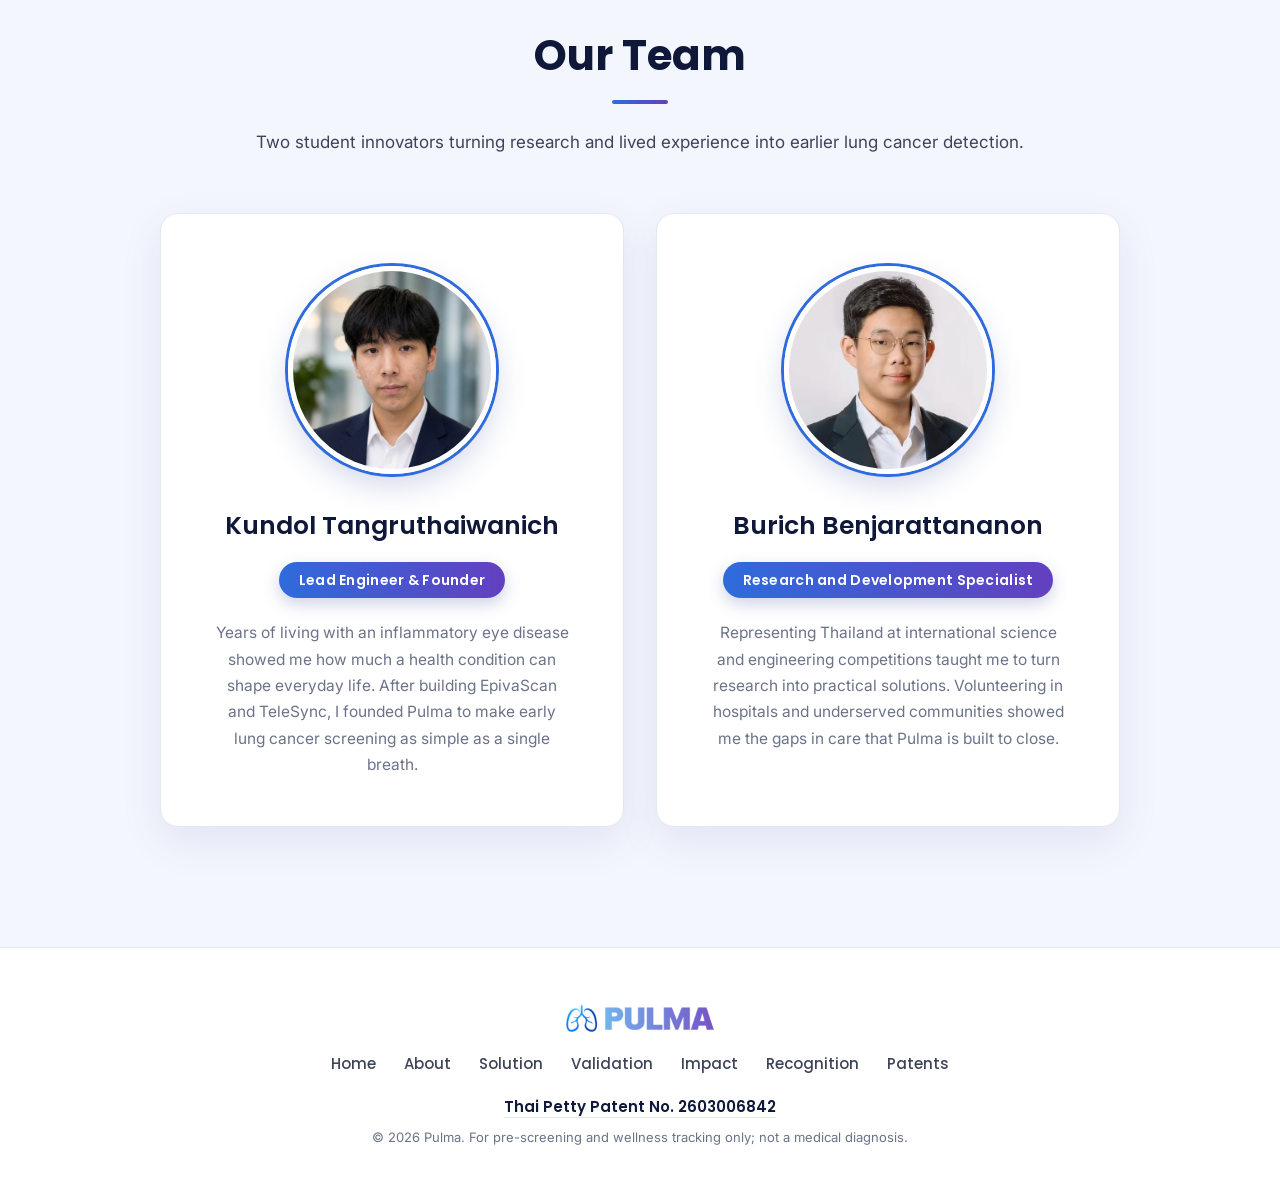
==== commit 71775801: "Add Patents page with blurred filing documents - New Patents page showing the Thai petty patent fili" ====
--- a/about.html
+++ b/about.html
@@ -32,6 +32,7 @@
       <a href="validation.html">Validation</a>
       <a href="impact.html">Impact</a>
       <a href="recognition.html">Recognition</a>
+      <a href="patents.html">Patents</a>
     </nav>
   </header>
 
@@ -105,8 +106,9 @@
       <a href="validation.html">Validation</a>
       <a href="impact.html">Impact</a>
       <a href="recognition.html">Recognition</a>
+      <a href="patents.html">Patents</a>
     </nav>
-    <p>Patent Number: 2603006842</p>
+    <p class="footer-patent"><a href="patents.html">Thai Petty Patent No. 2603006842</a></p>
     <p class="fineprint">&copy; 2026 Pulma. For pre-screening and wellness tracking only; not a medical diagnosis.</p>
   </footer>
 
--- a/styles.css
+++ b/styles.css
@@ -714,6 +714,94 @@
   line-height: 1.7;
   color: var(--muted);
 }
+
+/* Patent documents ------------------------------------------------------- */
+
+.page-hero--compact .patent-badge { text-align: left; }
+
+.section--docs { padding-top: clamp(48px, 6vw, 72px); }
+
+.doc-group { max-width: var(--wrap); margin: 0 auto; }
+
+.doc-group__head {
+  display: flex;
+  align-items: center;
+  gap: 16px;
+  margin-bottom: 24px;
+}
+
+.doc-group__head > div { flex: 1; }
+
+.doc-group__head h2 { font-size: clamp(22px, 2.6vw, 28px); font-weight: 700; line-height: 1.25; }
+
+.doc-group__head p { margin: 2px 0 0; color: var(--muted); font-size: 15px; }
+
+.doc-group__head .card-icon { background: #e9eefb; }
+
+.doc-grid {
+  display: grid;
+  grid-template-columns: repeat(auto-fill, minmax(170px, 1fr));
+  gap: 18px;
+  margin: 0;
+  padding: 0;
+  list-style: none;
+}
+
+.doc-thumb {
+  position: relative;
+  display: block;
+  aspect-ratio: 1 / 1.414;
+  overflow: hidden;
+  border: 1px solid var(--line);
+  border-radius: 12px;
+  background: #fff;
+  box-shadow: 0 8px 22px rgba(16, 24, 58, 0.07);
+  transition: transform 0.2s ease, box-shadow 0.2s ease;
+}
+
+.doc-thumb:hover { transform: translateY(-4px); box-shadow: 0 16px 34px rgba(16, 24, 58, 0.14); }
+
+/* Shimmer while the page is still rendering */
+.doc-thumb:not(.is-loaded)::before {
+  content: "";
+  position: absolute;
+  inset: 0;
+  background: linear-gradient(100deg, #f3f5fb 30%, #e8ecf7 50%, #f3f5fb 70%);
+  background-size: 300% 100%;
+  animation: shimmer 1.4s linear infinite;
+}
+
+@keyframes shimmer { to { background-position: -150% 0; } }
+
+.doc-thumb canvas { display: block; width: 100%; height: 100%; object-fit: contain; }
+
+.doc-thumb__page {
+  position: absolute;
+  right: 8px;
+  bottom: 8px;
+  min-width: 26px;
+  padding: 3px 8px;
+  border-radius: 999px;
+  background: var(--grad);
+  font: 600 12px/1.3 "Poppins", sans-serif;
+  text-align: center;
+  color: #fff;
+}
+
+.doc-error { grid-column: 1 / -1; color: var(--muted); }
+
+/* Patent number badges, cards and footer line link to the Patents page */
+a.patent-badge,
+a.patent-card { text-decoration: none; transition: transform 0.2s ease, box-shadow 0.2s ease; }
+
+a.patent-badge:hover,
+a.patent-card:hover { transform: translateY(-2px); box-shadow: 0 14px 30px rgba(16, 24, 58, 0.12); }
+
+.patent-badge .badge-arrow { margin-left: 4px; color: var(--blue); }
+
+.site-footer .footer-patent a { color: inherit; text-decoration: none; border-bottom: 1px solid var(--line); }
+
+.site-footer .footer-patent a:hover { color: var(--blue); border-color: currentColor; }
 
 /* Deployment gallery ----------------------------------------------------- */
 
@@ -1179,6 +1267,9 @@
   .j-caps .j-cap strong { margin: 2px 0 2px; }
   .photo-hero-strip { grid-template-columns: repeat(2, 1fr); }
   .photo { border-radius: 14px; }
+  .doc-grid { grid-template-columns: repeat(2, 1fr); gap: 12px; }
+  .doc-group__head { flex-wrap: wrap; }
+  .doc-group__head .btn { width: 100%; justify-content: center; }
 }
 
 @media (max-width: 560px) {
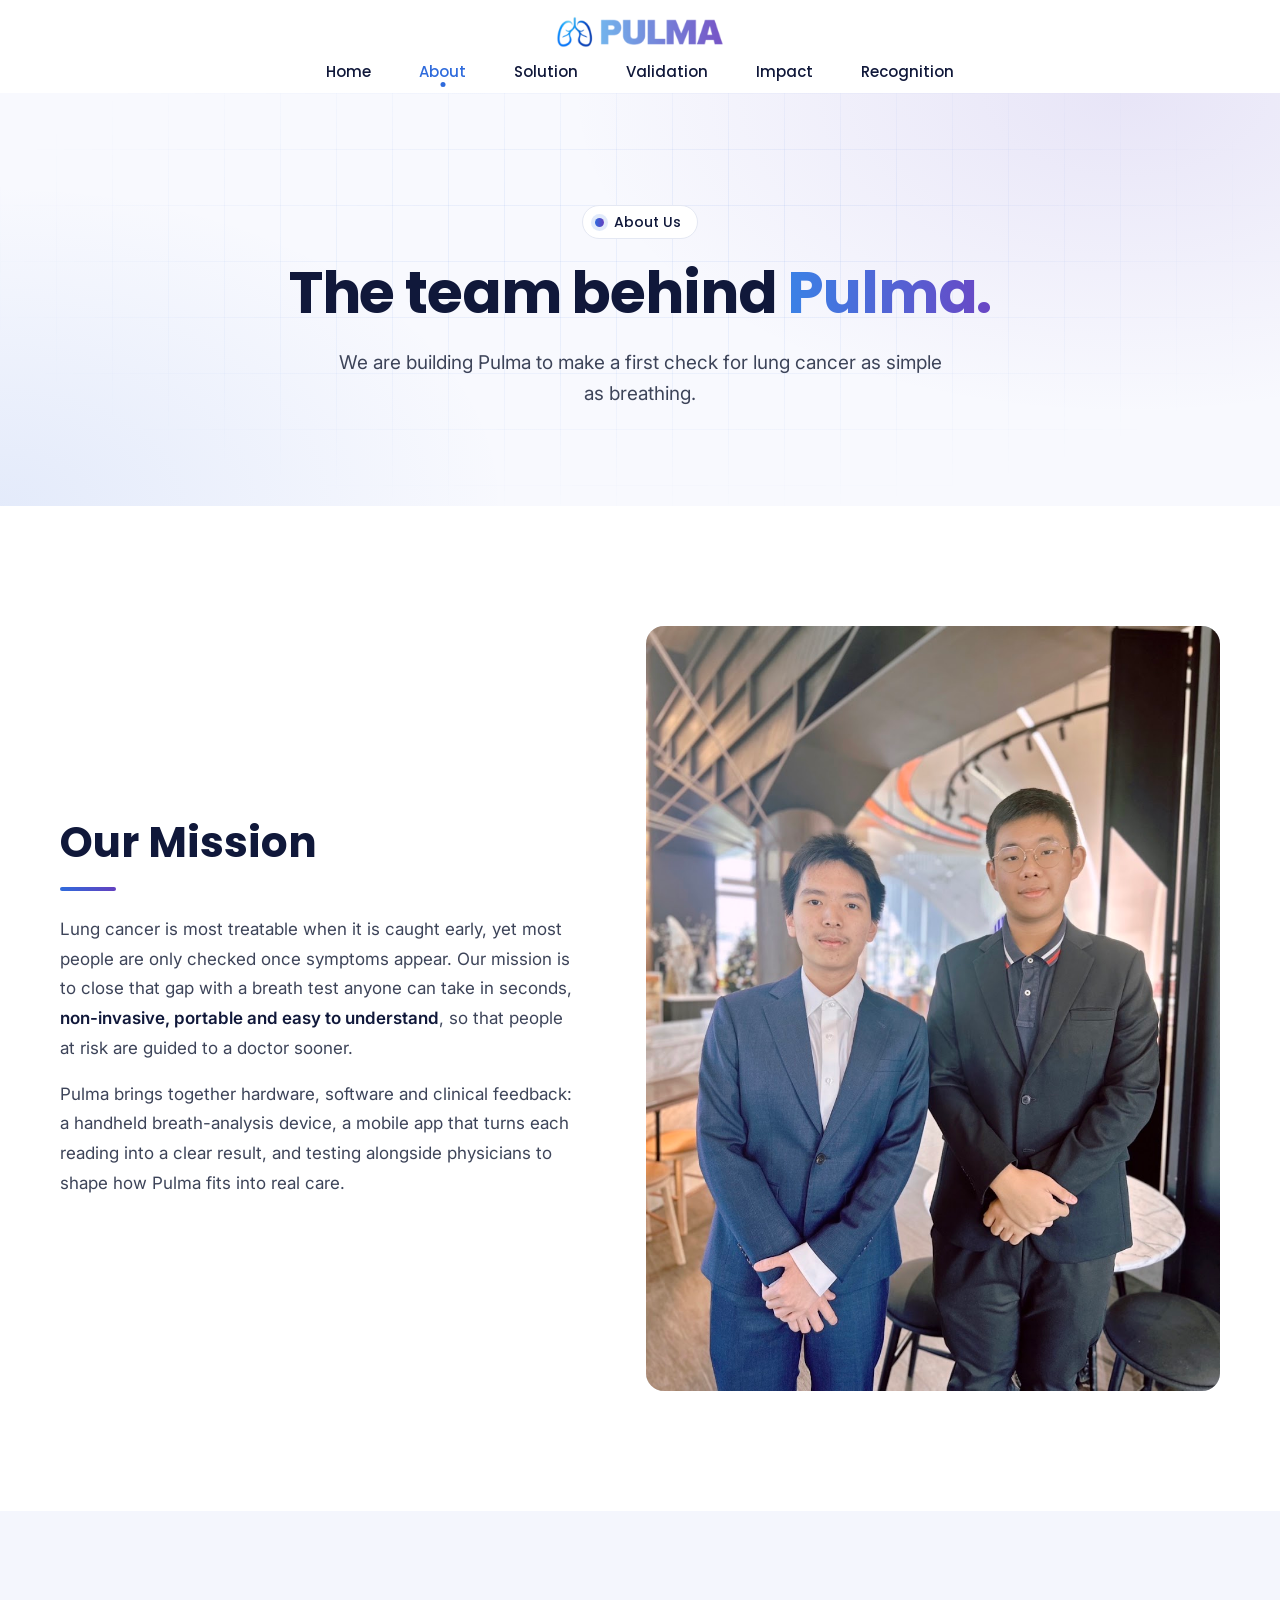
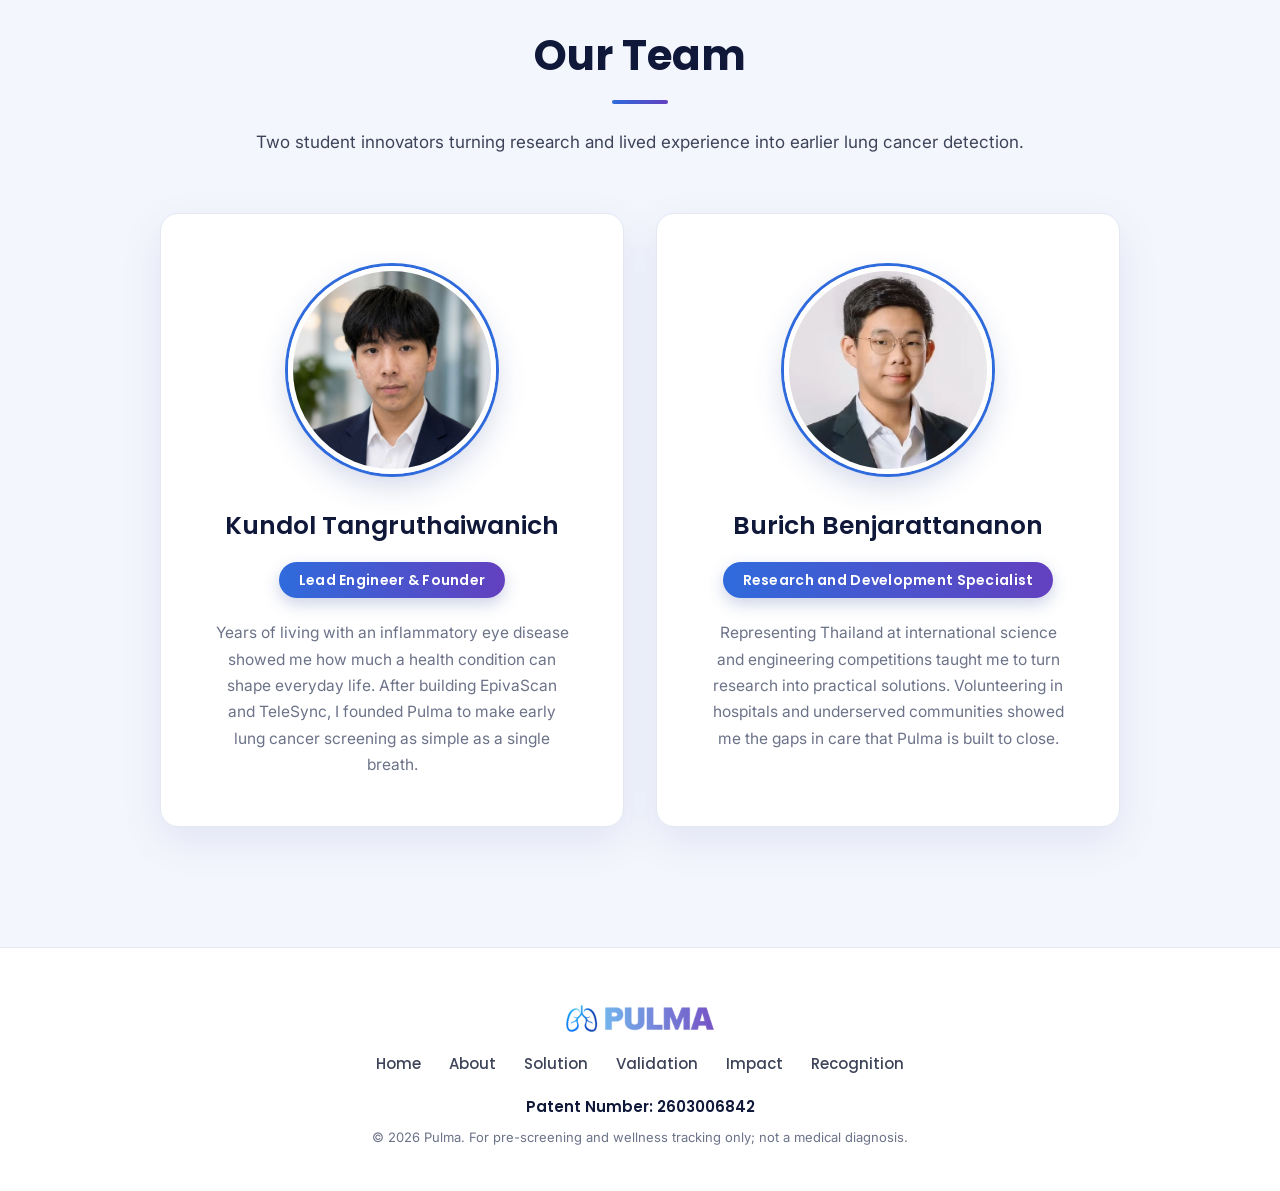
==== commit b46a1156: "Remove em dashes and rename the build section Co-Authored-By: Claude Sonnet 5.5 <noreply@anthropic.c" ====
--- a/about.html
+++ b/about.html
@@ -3,7 +3,7 @@
 <head>
   <meta charset="utf-8">
   <meta name="viewport" content="width=device-width, initial-scale=1">
-  <title>About – Pulma</title>
+  <title>About - Pulma</title>
   <meta name="description" content="The mission and team behind Pulma, a breath-based lung cancer pre-screening device.">
   <link rel="icon" href="/favicon.ico" sizes="48x48">
   <link rel="icon" type="image/png" sizes="192x192" href="/images/favicon-192.png">
@@ -32,7 +32,6 @@
       <a href="validation.html">Validation</a>
       <a href="impact.html">Impact</a>
       <a href="recognition.html">Recognition</a>
-      <a href="patents.html">Patents</a>
     </nav>
   </header>
 
@@ -50,8 +49,8 @@
           <h2>Our Mission</h2>
           <p>
             Lung cancer is most treatable when it is caught early, yet most people are only checked once symptoms
-            appear. Our mission is to close that gap with a breath test anyone can take in seconds &mdash;
-            <strong>non-invasive, portable and easy to understand</strong> &mdash; so that people at risk are
+            appear. Our mission is to close that gap with a breath test anyone can take in seconds,
+            <strong>non-invasive, portable and easy to understand</strong>, so that people at risk are
             guided to a doctor sooner.
           </p>
           <p>
@@ -106,9 +105,8 @@
       <a href="validation.html">Validation</a>
       <a href="impact.html">Impact</a>
       <a href="recognition.html">Recognition</a>
-      <a href="patents.html">Patents</a>
     </nav>
-    <p class="footer-patent"><a href="patents.html">Thai Petty Patent No. 2603006842</a></p>
+    <p>Patent Number: 2603006842</p>
     <p class="fineprint">&copy; 2026 Pulma. For pre-screening and wellness tracking only; not a medical diagnosis.</p>
   </footer>
 
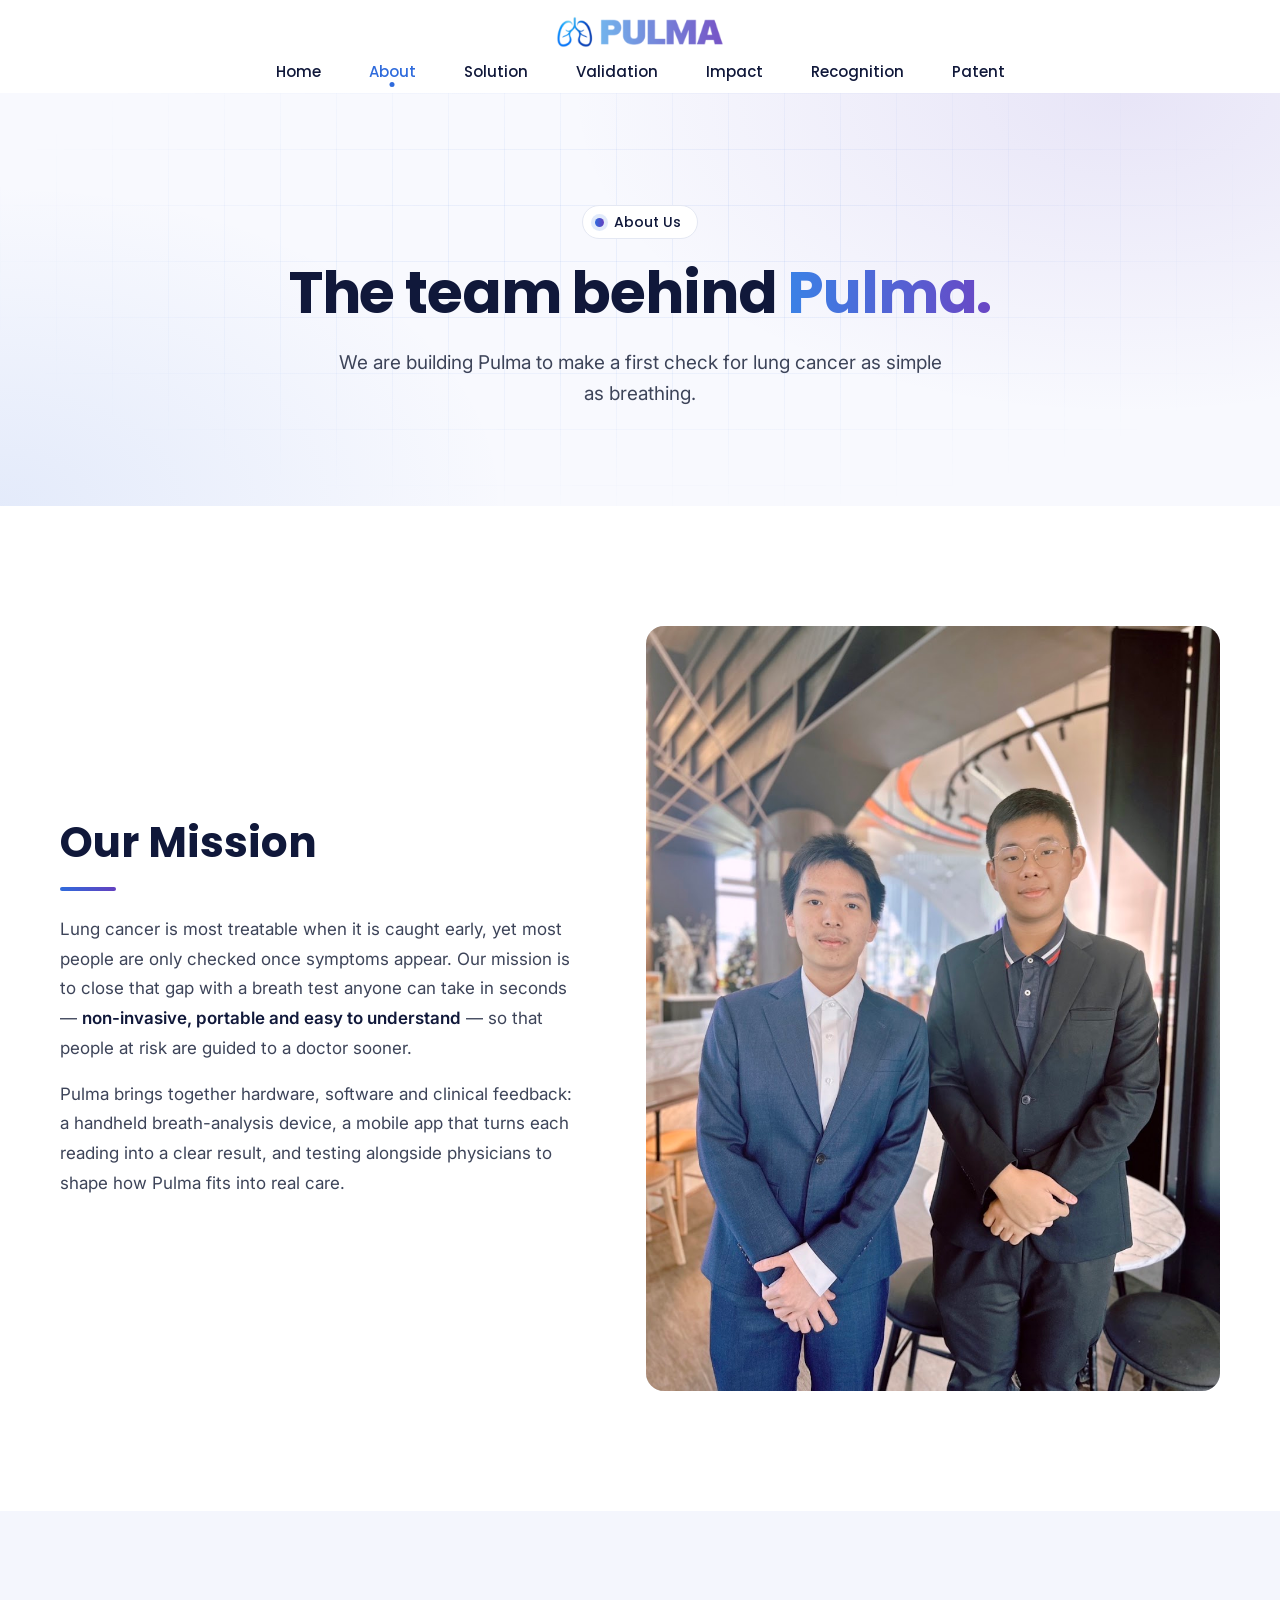
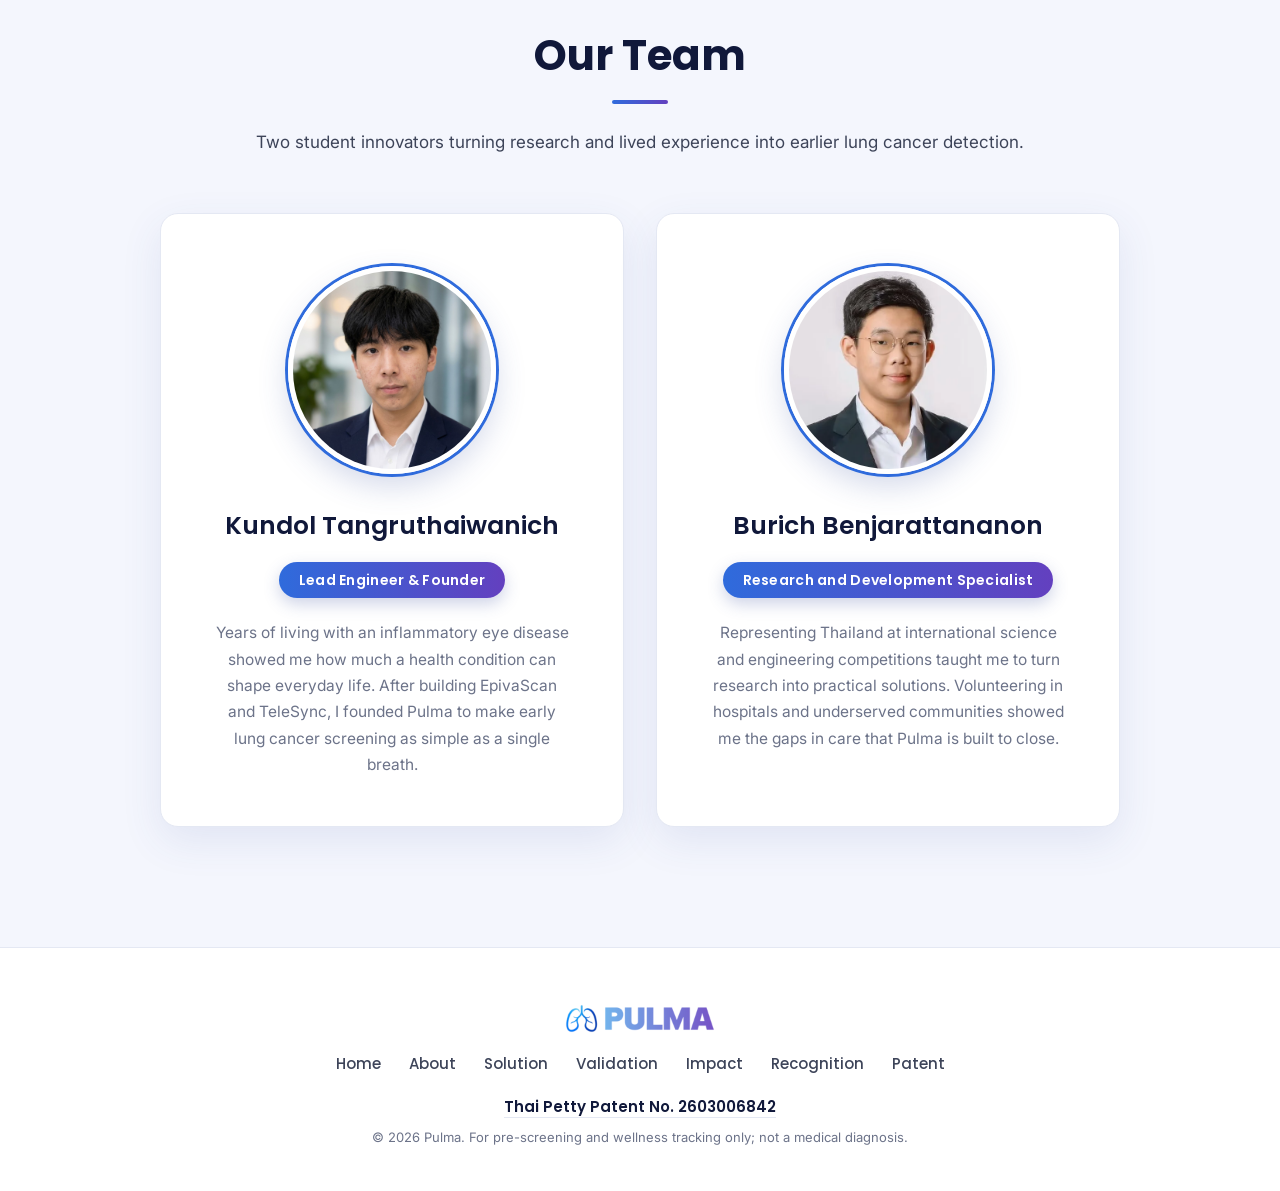
==== commit 8efdf798: "Rename Patents nav label to Patent Co-Authored-By: Claude Sonnet 5.5 <noreply@anthropic.com>" ====
--- a/about.html
+++ b/about.html
@@ -3,7 +3,7 @@
 <head>
   <meta charset="utf-8">
   <meta name="viewport" content="width=device-width, initial-scale=1">
-  <title>About - Pulma</title>
+  <title>About – Pulma</title>
   <meta name="description" content="The mission and team behind Pulma, a breath-based lung cancer pre-screening device.">
   <link rel="icon" href="/favicon.ico" sizes="48x48">
   <link rel="icon" type="image/png" sizes="192x192" href="/images/favicon-192.png">
@@ -32,6 +32,7 @@
       <a href="validation.html">Validation</a>
       <a href="impact.html">Impact</a>
       <a href="recognition.html">Recognition</a>
+      <a href="patents.html">Patent</a>
     </nav>
   </header>
 
@@ -49,8 +50,8 @@
           <h2>Our Mission</h2>
           <p>
             Lung cancer is most treatable when it is caught early, yet most people are only checked once symptoms
-            appear. Our mission is to close that gap with a breath test anyone can take in seconds,
-            <strong>non-invasive, portable and easy to understand</strong>, so that people at risk are
+            appear. Our mission is to close that gap with a breath test anyone can take in seconds &mdash;
+            <strong>non-invasive, portable and easy to understand</strong> &mdash; so that people at risk are
             guided to a doctor sooner.
           </p>
           <p>
@@ -105,8 +106,9 @@
       <a href="validation.html">Validation</a>
       <a href="impact.html">Impact</a>
       <a href="recognition.html">Recognition</a>
+      <a href="patents.html">Patent</a>
     </nav>
-    <p>Patent Number: 2603006842</p>
+    <p class="footer-patent"><a href="patents.html">Thai Petty Patent No. 2603006842</a></p>
     <p class="fineprint">&copy; 2026 Pulma. For pre-screening and wellness tracking only; not a medical diagnosis.</p>
   </footer>
 
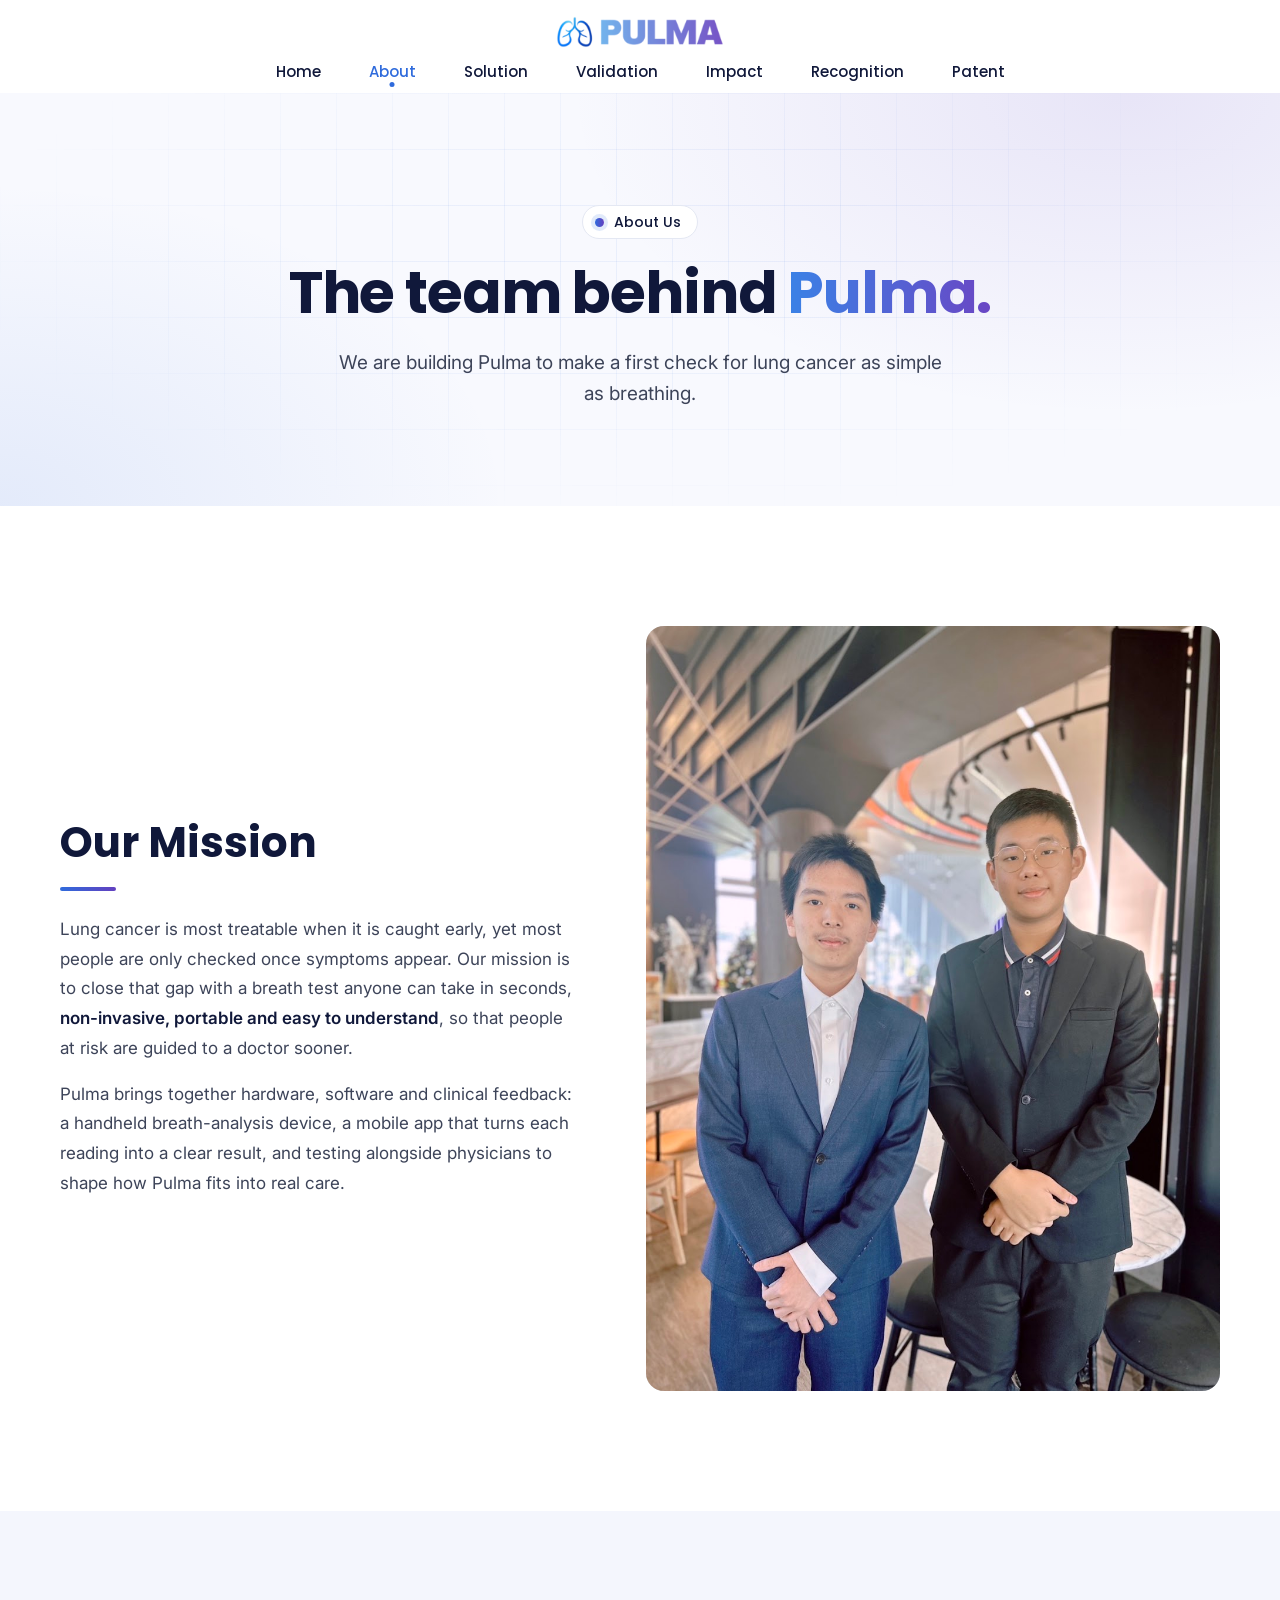
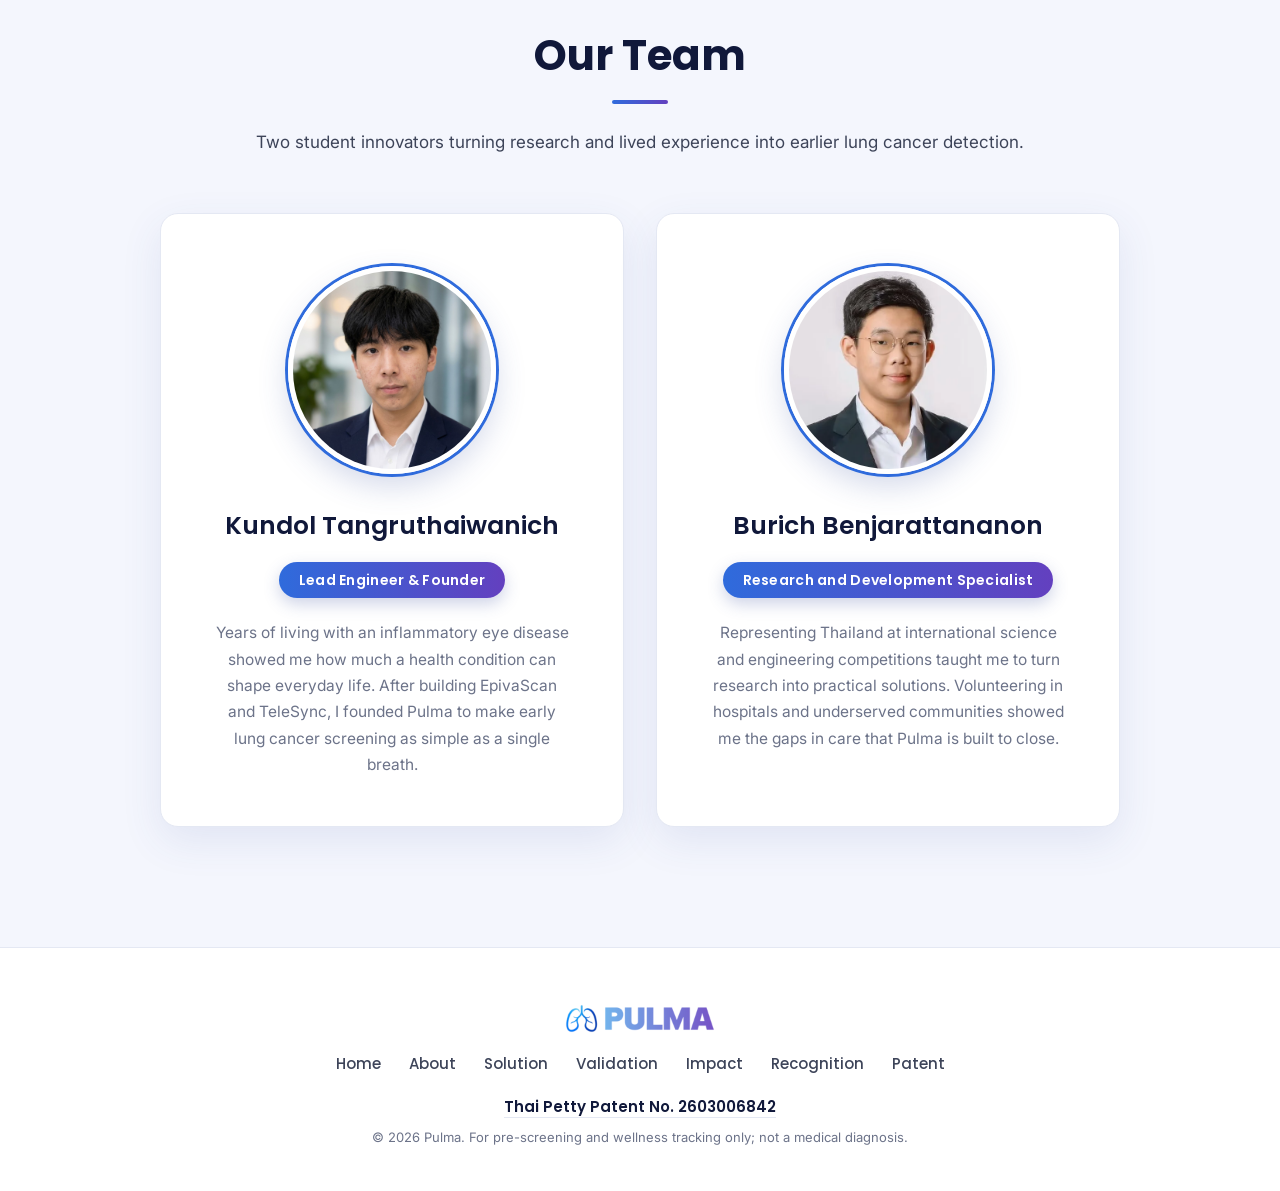
==== commit 24374681: "Merge branch 'main' of https://github.com/canoecode/pulma-website" ====
--- a/about.html
+++ b/about.html
@@ -3,7 +3,7 @@
 <head>
   <meta charset="utf-8">
   <meta name="viewport" content="width=device-width, initial-scale=1">
-  <title>About – Pulma</title>
+  <title>About - Pulma</title>
   <meta name="description" content="The mission and team behind Pulma, a breath-based lung cancer pre-screening device.">
   <link rel="icon" href="/favicon.ico" sizes="48x48">
   <link rel="icon" type="image/png" sizes="192x192" href="/images/favicon-192.png">
@@ -50,8 +50,8 @@
           <h2>Our Mission</h2>
           <p>
             Lung cancer is most treatable when it is caught early, yet most people are only checked once symptoms
-            appear. Our mission is to close that gap with a breath test anyone can take in seconds &mdash;
-            <strong>non-invasive, portable and easy to understand</strong> &mdash; so that people at risk are
+            appear. Our mission is to close that gap with a breath test anyone can take in seconds,
+            <strong>non-invasive, portable and easy to understand</strong>, so that people at risk are
             guided to a doctor sooner.
           </p>
           <p>
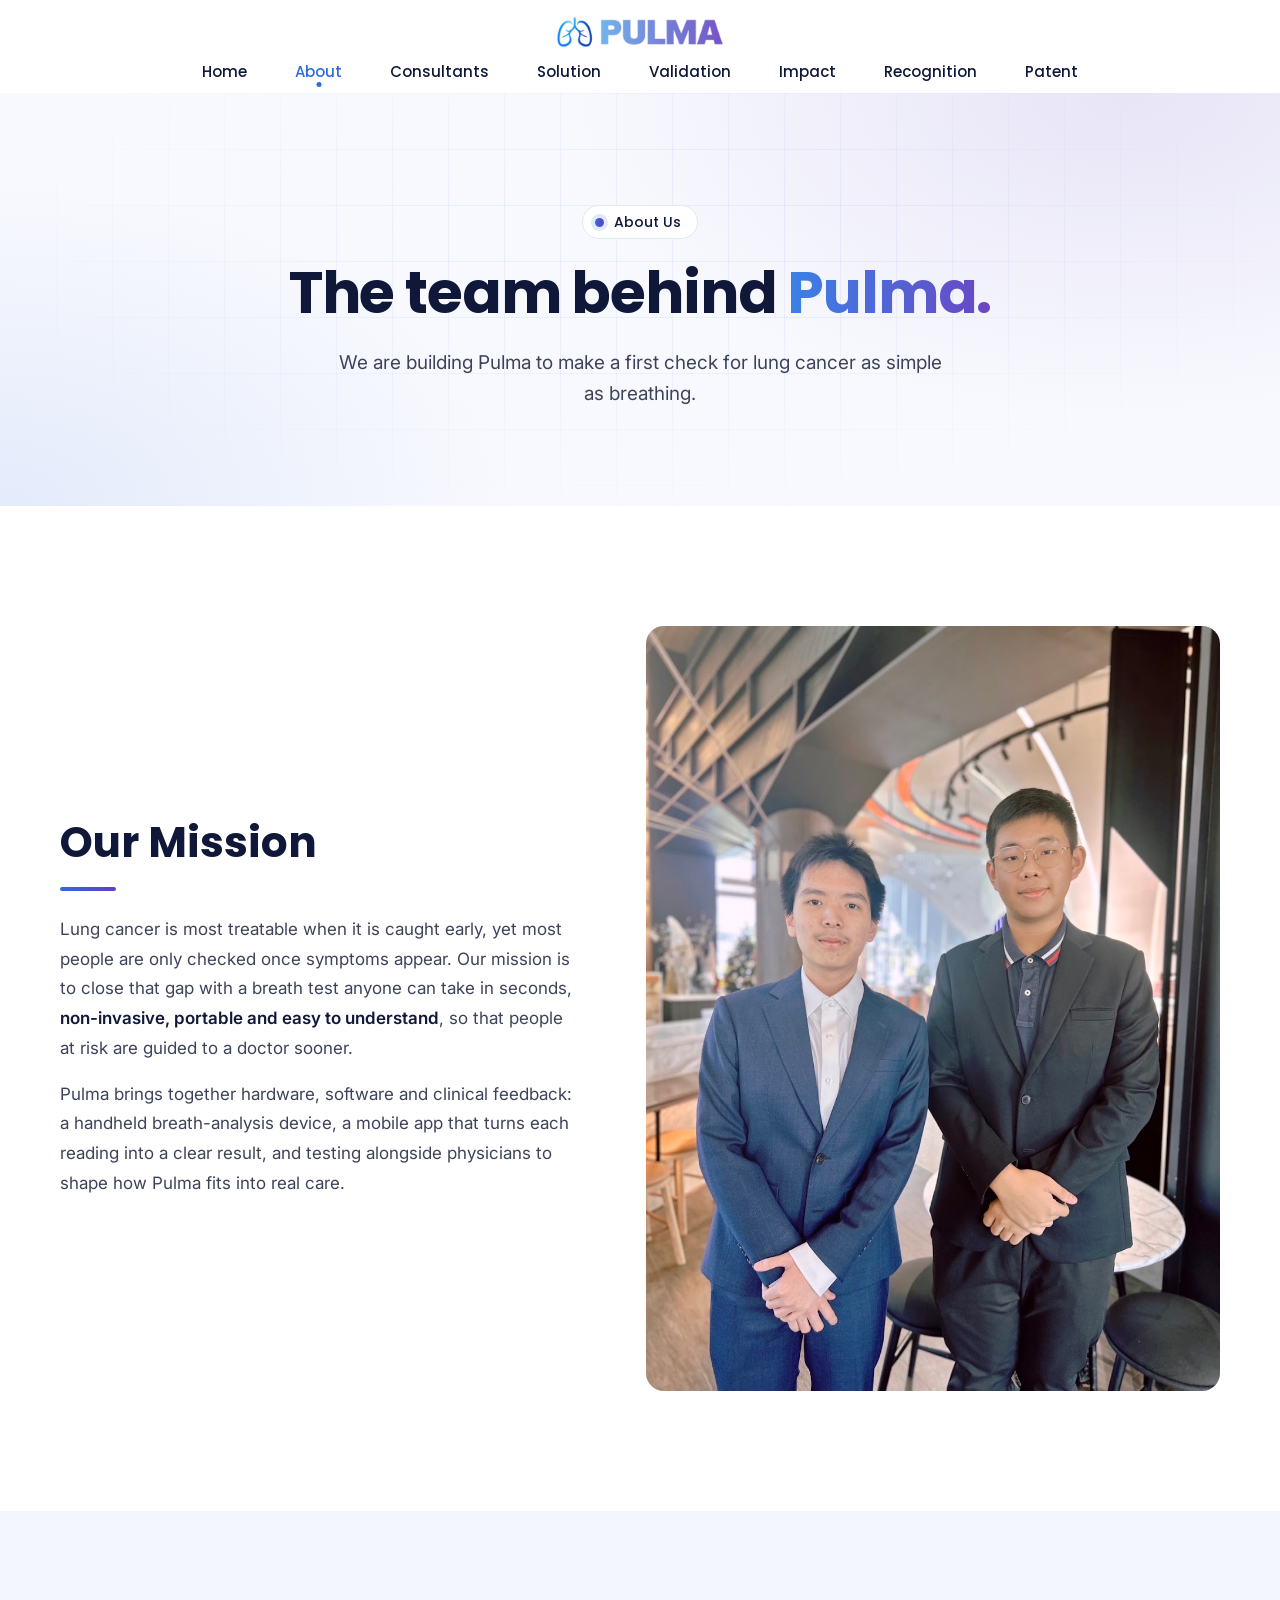
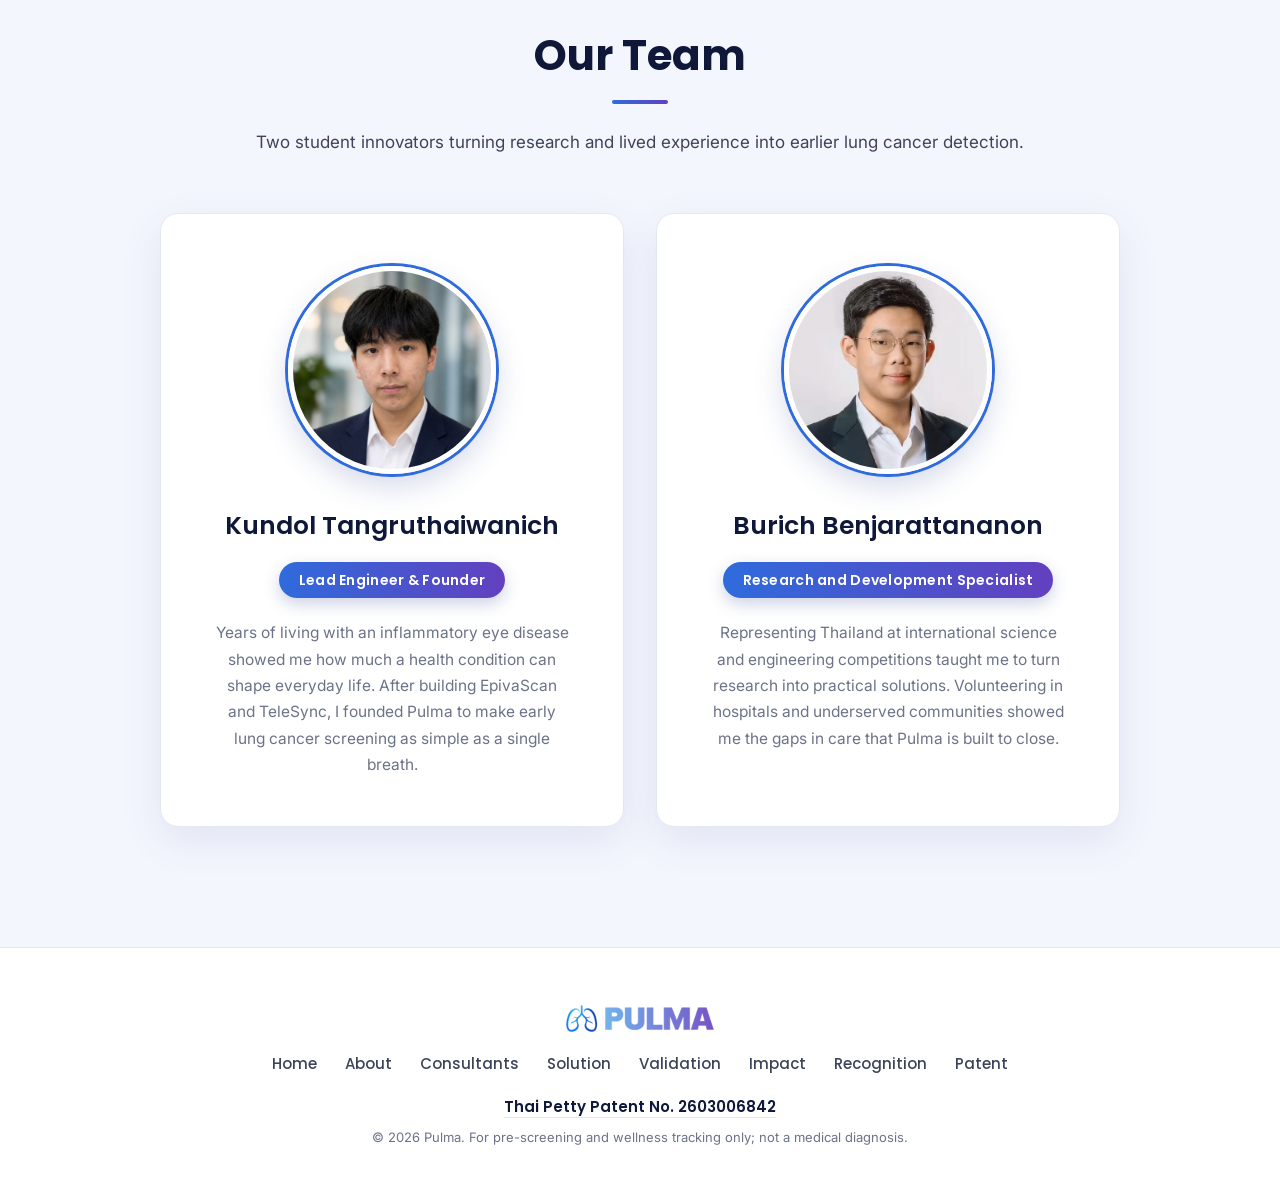
==== commit 1fd60571: "Compact Validation page, add Radiotherapy photos and Consultants page Co-Authored-By: Claude Sonnet " ====
--- a/about.html
+++ b/about.html
@@ -28,6 +28,7 @@
     <nav class="nav" aria-label="Main">
       <a href="index.html">Home</a>
       <a href="about.html" aria-current="page">About</a>
+      <a href="consultants.html">Consultants</a>
       <a href="solution.html">Solution</a>
       <a href="validation.html">Validation</a>
       <a href="impact.html">Impact</a>
@@ -102,6 +103,7 @@
     <nav class="footer-nav" aria-label="Footer">
       <a href="index.html">Home</a>
       <a href="about.html">About</a>
+      <a href="consultants.html">Consultants</a>
       <a href="solution.html">Solution</a>
       <a href="validation.html">Validation</a>
       <a href="impact.html">Impact</a>
--- a/styles.css
+++ b/styles.css
@@ -377,6 +377,8 @@
 
 .section--tight { padding-top: 0; }
 
+.section--snug { padding: clamp(40px, 5vw, 64px) 16px clamp(56px, 7vw, 88px); }
+
 .wrap { max-width: var(--wrap); margin: 0 auto; }
 
 .section-head {
@@ -803,6 +805,31 @@
 
 .site-footer .footer-patent a:hover { color: var(--blue); border-color: currentColor; }
 
+/* Consultant card: smaller member card, initials until photos arrive */
+.member--compact { padding: 40px 28px 36px; }
+
+.member--compact img,
+.member-initials {
+  width: 148px;
+  height: 148px;
+}
+
+.member-initials {
+  display: grid;
+  place-items: center;
+  border-radius: 50%;
+  border: 5px solid #fff;
+  background: var(--tint);
+  box-shadow: 0 0 0 3px var(--blue), 0 12px 30px rgba(60, 80, 160, 0.22);
+  font: 600 40px/1 "Poppins", sans-serif;
+  letter-spacing: 0.02em;
+  color: var(--blue);
+}
+
+.member--compact h3 { margin: 24px 0 12px; font-size: 21px; }
+
+.member--compact .role { max-width: 100%; padding: 9px 14px; font-size: 13px; letter-spacing: 0; text-align: center; }
+
 /* Deployment gallery ----------------------------------------------------- */
 
 .gallery {
@@ -942,14 +969,17 @@
 
 /* Six portrait columns; .w spans two, .b is a 3x2 lead photo */
 .gallery.step-photos {
-  grid-template-columns: repeat(6, 1fr);
-  grid-auto-rows: calc((100cqw - 50px) / 6 * 4 / 3);
+  --cols: 6;
+  grid-template-columns: repeat(var(--cols), 1fr);
+  grid-auto-rows: calc((100cqw - (var(--cols) - 1) * 10px) / var(--cols) * 4 / 3);
   grid-auto-flow: dense;
   gap: 10px;
   max-width: none;
 }
 
 .gallery.step-photos .photo { aspect-ratio: auto; border-radius: 12px; }
+
+.gallery.step-photos--5 { --cols: 5; }
 
 .step-photos .w { grid-column: span 2; }
 
@@ -1278,4 +1308,18 @@
   .photo-pair,
   .cards { grid-template-columns: 1fr; }
   .cards { gap: 14px; }
-}
+  /* Consultants: avatar beside the name instead of stacked */
+  .member--compact {
+    display: grid;
+    grid-template-columns: 84px 1fr;
+    column-gap: 18px;
+    align-items: center;
+    justify-items: start;
+    padding: 18px 20px;
+    text-align: left;
+  }
+  .member--compact img,
+  .member-initials { grid-row: span 2; width: 84px; height: 84px; border-width: 3px; font-size: 24px; }
+  .member--compact h3 { margin: 0 0 8px; font-size: 18px; align-self: end; }
+  .member--compact .role { align-self: start; padding: 6px 14px; font-size: 12.5px; }
+}
